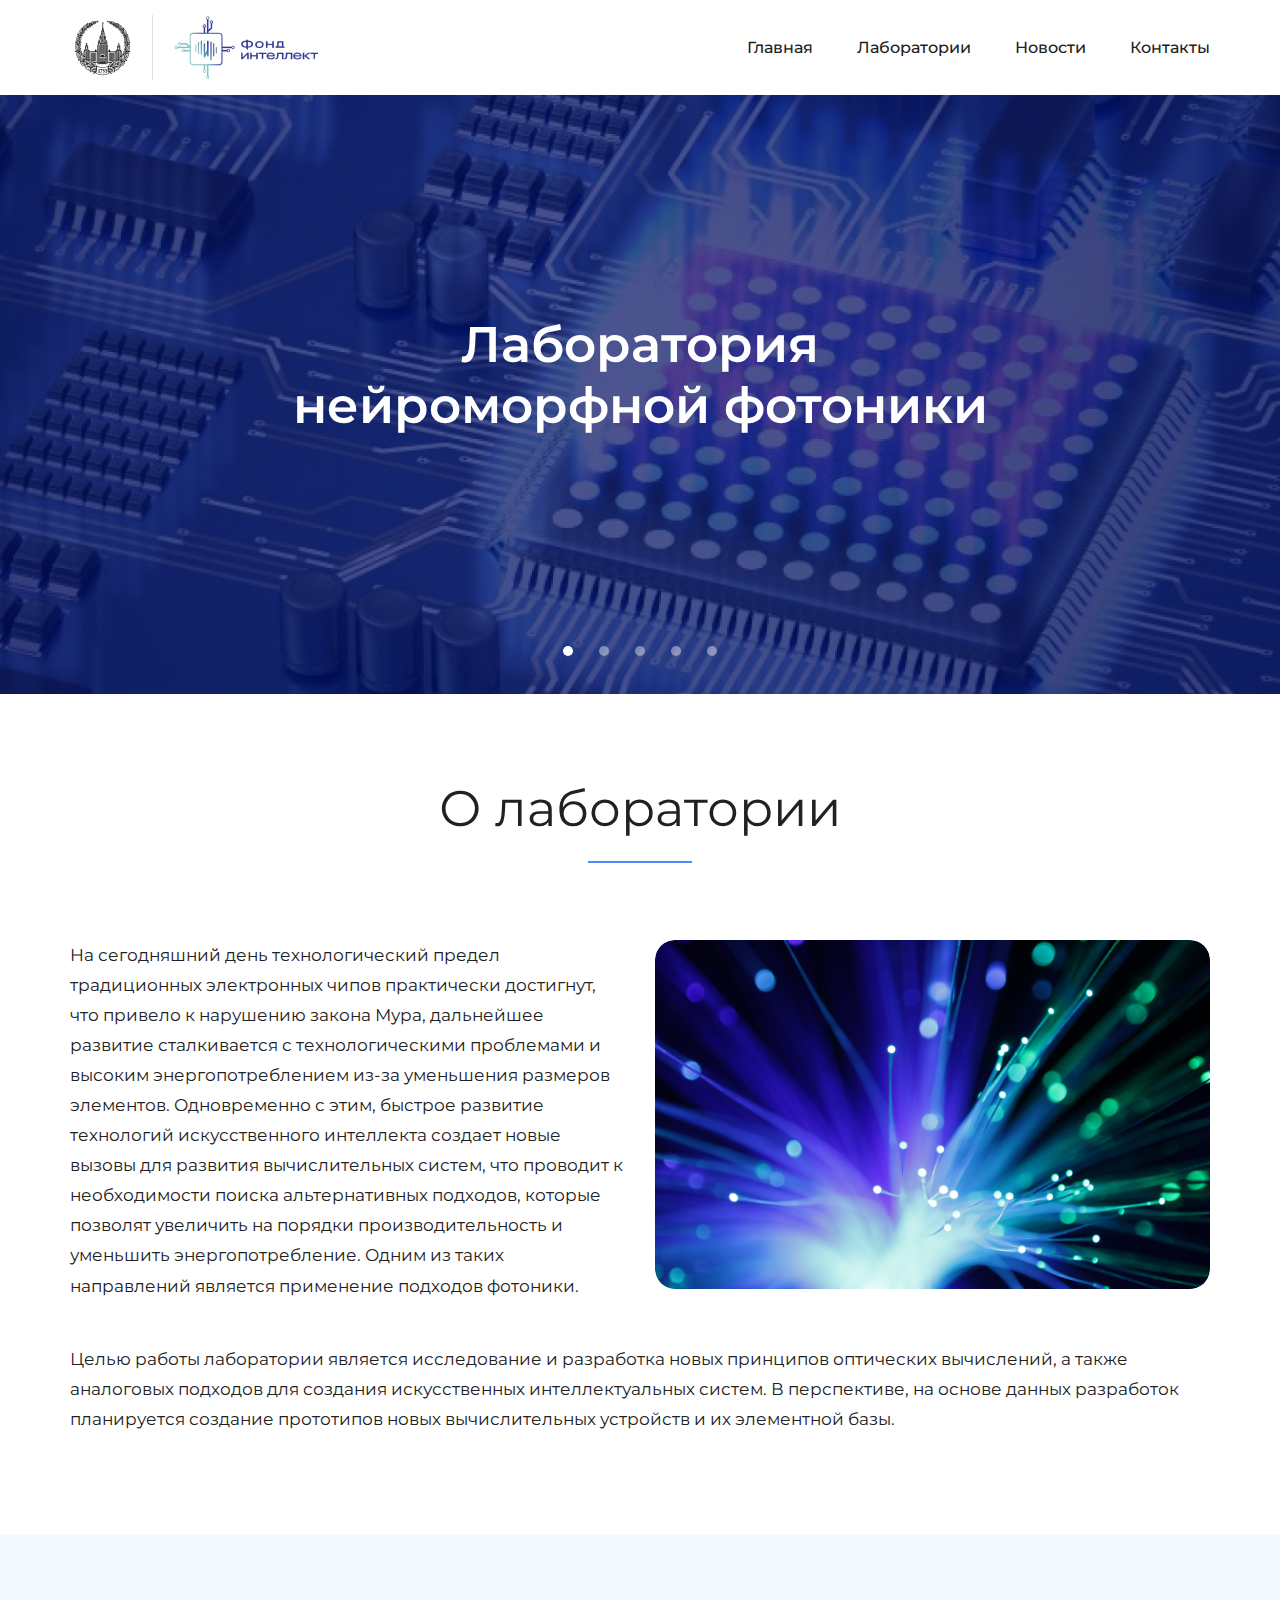
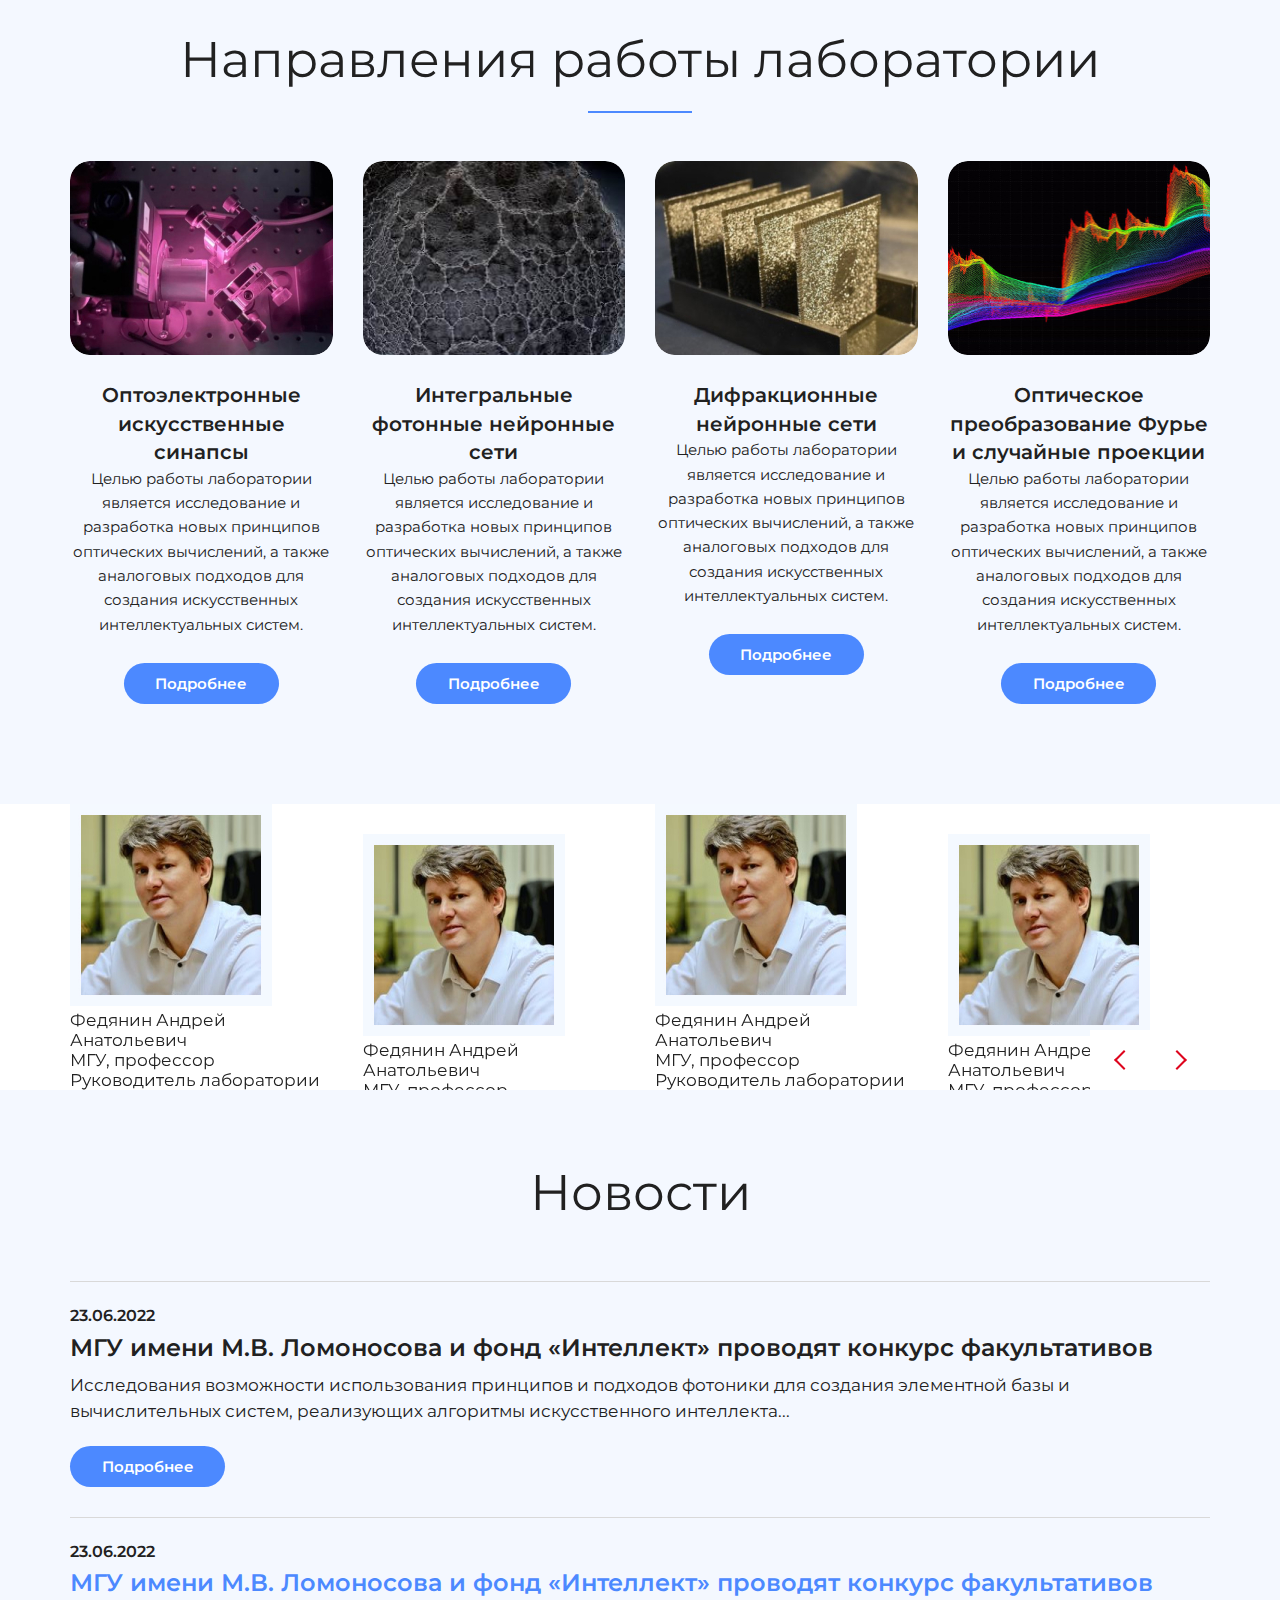
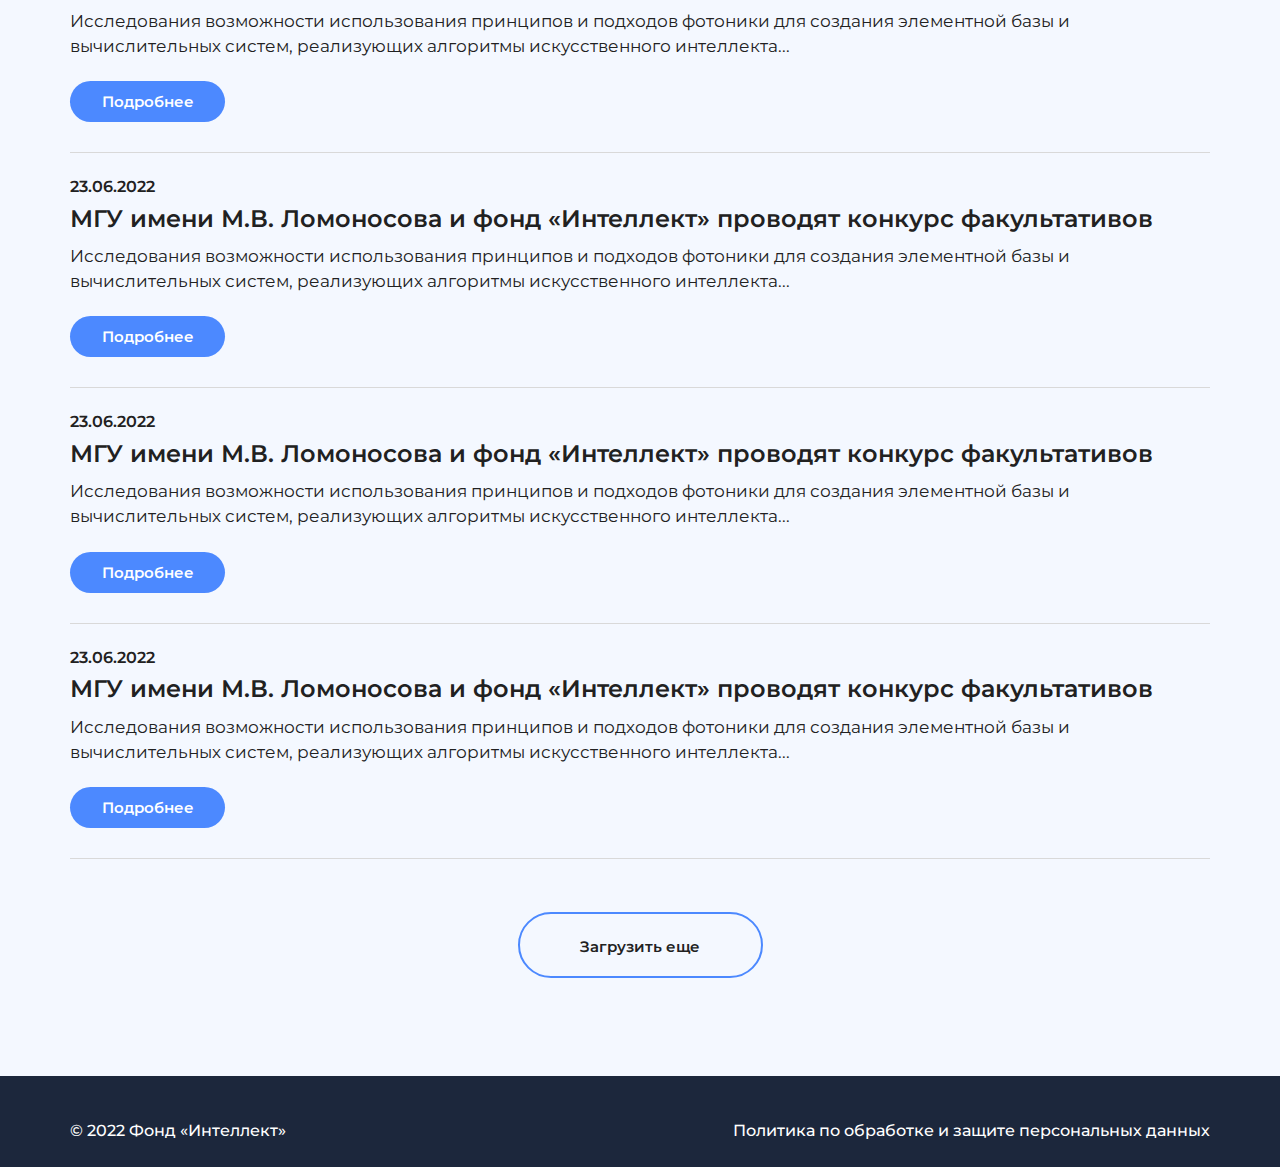
==== laboratory.html @ 5b7afd6b "333" ====
<!DOCTYPE html>
<html lang="ru">
	<head>
		<meta http-equiv="Content-Type" content="text/html; charset=utf-8">

		<!-- Адаптирование страницы для мобильных устройств -->
		<meta name="viewport" content="width=device-width, initial-scale=1, maximum-scale=1">

		<!-- Запрет распознования номера телефона -->
		<meta name="format-detection" content="telephone=no">
		<meta name="SKYPE_TOOLBAR" content ="SKYPE_TOOLBAR_PARSER_COMPATIBLE">

		<!-- Заголовок страницы -->
		<title>Заголовок страницы</title>

		<!-- Подключение шрифтов -->
		<link rel="preconnect" href="https://fonts.googleapis.com">
		<link rel="preconnect" href="https://fonts.gstatic.com" crossorigin>
		<link href="https://fonts.googleapis.com/css2?family=Montserrat:ital,wght@0,300;0,400;0,500;0,600;0,700;0,800;0,900;1,400&display=swap" rel="stylesheet">

		<!-- Данное значение часто используют(использовали) поисковые системы -->
		<meta name="description" content="">
		<meta name="keywords" content="">

		<!-- Изменение цвета панели моб. браузера -->
		<meta name="msapplication-TileColor" content="#DE041D">
		<meta name="theme-color" content="#DE041D">

		
		<!-- Подключение файлов стилей -->
		<link rel="stylesheet" href="css/fancybox.css">
		<link rel="stylesheet" href="css/swiper-bundle.min.css">
		<link rel="stylesheet" href="css/swiper.css">
		<link rel="stylesheet" href="css/styles.css">

		<link rel="stylesheet" href="css/response_1187.css" media="print, (max-width: 1187px)">
		<link rel="stylesheet" href="css/response_1023.css" media="print, (max-width: 1023px)">
		<link rel="stylesheet" href="css/response_767.css" media="print, (max-width: 767px)">
		<link rel="stylesheet" href="css/response_479.css" media="(max-width: 479px)">
	</head>

	<body>
		<div class="wrap laboratory">
			<div class="main">
				<header>									
					<div class="cont">															
					
						<button class="mob_menu_btn">
							<img src="images/ic_mob_menu.svg" alt="">
						</button>
						<button class="close_btn">
							<img src="images/ic_close.svg" alt="">
						</button>

						<a href="#" class="logo">
							<img src="images/logo.png" alt="">
							<img src="images/logo2.png" alt="">
						</a>

						<nav class="menu row">												
							<div class="item">
								<a href="index.html">Главная</a>
							</div>
							<div class="item">
								<a href="#about" class="scroll">Лаборатории</a>
							</div>
							<div class="item">
								<a href="#news" class="scroll">Новости</a>
							</div>
							<div class="item">
								<a href="#contacts" class="scroll">Контакты</a>
							</div>
						</nav>
					</div>										
				</header>


				<section class="first_section">
					<div class="swiper-container">
						<div class="swiper-wrapper">
							<div class="slide swiper-slide">
								<div class="cont">
									<div class="title">Лаборатория<br> нейроморфной фотоники</div>
								</div>
								<div class="bg lozad" data-background-image="images/slide2.jpg"></div>
							</div>
							<div class="slide swiper-slide">
								<div class="cont">
									<div class="title">Лаборатория<br> нейроморфной фотоники</div>
								</div>
								<div class="bg lozad" data-background-image="images/slide2.jpg"></div>
							</div>
							<div class="slide swiper-slide">
								<div class="cont">
									<div class="title">Лаборатория<br> нейроморфной фотоники</div>
								</div>
								<div class="bg lozad" data-background-image="images/slide2.jpg"></div>
							</div>
							<div class="slide swiper-slide">
								<div class="cont">
									<div class="title">Лаборатория<br> нейроморфной фотоники</div>
								</div>
								<div class="bg lozad" data-background-image="images/slide2.jpg"></div>
							</div>
							<div class="slide swiper-slide">
								<div class="cont">
									<div class="title">Лаборатория<br> нейроморфной фотоники</div>
								</div>
								<div class="bg lozad" data-background-image="images/slide2.jpg"></div>
							</div>
						</div>	

						<div class="swiper-pagination"></div>
					</div>
				</section>


				<section class="text_block">
					<div class="cont">
						<div class="text_block-title title title-line">О лаборатории</div>
						<img src="images/text_block_img.jpg" alt="">
						<p>На сегодняшний̆ день технологический предел традиционных электронных чипов практически достигнут, что привело к нарушению закона Мура, дальнейшее развитие сталкивается с технологическими проблемами и высоким энергопотреблением из-за уменьшения размеров элементов. Одновременно с этим, быстрое развитие технологий искусственного интеллекта создает новые вызовы для развития вычислительных систем, что проводит к необходимости поиска альтернативных подходов, которые позволят увеличить на порядки производительность и уменьшить энергопотребление. Одним из таких направлений является применение подходов фотоники.</p>
						<p>Целью работы лаборатории является исследование и разработка новых принципов оптических вычислений, а также аналоговых подходов для создания искусственных интеллектуальных систем. В перспективе, на основе данных разработок планируется создание прототипов новых вычислительных устройств и их элементной базы.</p>
					</div>
				</section>


				<section class="trend bg2">
					<div class="cont">
						<div class="trend_title title title-line">Направления работы лаборатории</div>
						<div class="trend_items">
							<div class="trend_item">
								<div class="trend_item-img">
									<img src="images/trend1.jpg" alt="">
								</div>
								<div class="trend_item-title">Оптоэлектронные искусственные синапсы</div>
								<div class="trend_item-text">Целью работы лаборатории является исследование и разработка новых принципов оптических вычислений, а также аналоговых подходов для создания искусственных интеллектуальных систем.</div>
								<a href="#" class="news_item-link">
									<span>Подробнее</span>
								</a>
							</div>
							<div class="trend_item">
								<div class="trend_item-img">
									<img src="images/trend2.jpg" alt="">
								</div>
								<div class="trend_item-title">Интегральные фотонные нейронные сети</div>
								<div class="trend_item-text">Целью работы лаборатории является исследование и разработка новых принципов оптических вычислений, а также аналоговых подходов для создания искусственных интеллектуальных систем.</div>
								<a href="#" class="news_item-link">
									<span>Подробнее</span>
								</a>
							</div>
							<div class="trend_item">
								<div class="trend_item-img">
									<img src="images/trend3.jpg" alt="">
								</div>
								<div class="trend_item-title">Дифракционные нейронные сети</div>
								<div class="trend_item-text">Целью работы лаборатории является исследование и разработка новых принципов оптических вычислений, а также аналоговых подходов для создания искусственных интеллектуальных систем.</div>
								<a href="#" class="news_item-link">
									<span>Подробнее</span>
								</a>
							</div>
							<div class="trend_item">
								<div class="trend_item-img">
									<img src="images/trend4.jpg" alt="">
								</div>
								<div class="trend_item-title">Оптическое преобразование Фурье и случайные проекции</div>
								<div class="trend_item-text">Целью работы лаборатории является исследование и разработка новых принципов оптических вычислений, а также аналоговых подходов для создания искусственных интеллектуальных систем.</div>
								<a href="#" class="news_item-link">
									<span>Подробнее</span>
								</a>
							</div>
						</div>
					</div>
				</section>




				<section class="staff">
					<div class="cont">
						<div class="swiper-container">
							<div class="swiper-wrapper">
								<div class="swiper-slide">
									<div class="wiper-slide_img">
										<img src="images/staff1.jpg" alt="">
									</div>
									<div class="wiper-slide_title">Федянин Андрей Анатольевич</div>
									<div class="wiper-slide_text">МГУ, профессор</div>
									<div class="wiper-slide_post">Руководитель лаборатории</div>
								</div>
								<div class="swiper-slide">
									<div class="wiper-slide_img">
										<img src="images/staff1.jpg" alt="">
									</div>
									<div class="wiper-slide_title">Федянин Андрей Анатольевич</div>
									<div class="wiper-slide_text">МГУ, профессор</div>
									<div class="wiper-slide_post">Руководитель лаборатории</div>
								</div>
								<div class="swiper-slide">
									<div class="wiper-slide_img">
										<img src="images/staff1.jpg" alt="">
									</div>
									<div class="wiper-slide_title">Федянин Андрей Анатольевич</div>
									<div class="wiper-slide_text">МГУ, профессор</div>
									<div class="wiper-slide_post">Руководитель лаборатории</div>
								</div>
								<div class="swiper-slide">
									<div class="wiper-slide_img">
										<img src="images/staff1.jpg" alt="">
									</div>
									<div class="wiper-slide_title">Федянин Андрей Анатольевич</div>
									<div class="wiper-slide_text">МГУ, профессор</div>
									<div class="wiper-slide_post">Руководитель лаборатории</div>
								</div>
								<div class="swiper-slide">
									<div class="wiper-slide_img">
										<img src="images/staff1.jpg" alt="">
									</div>
									<div class="wiper-slide_title">Федянин Андрей Анатольевич</div>
									<div class="wiper-slide_text">МГУ, профессор</div>
									<div class="wiper-slide_post">Руководитель лаборатории</div>
								</div>
								<div class="swiper-slide">
									<div class="wiper-slide_img">
										<img src="images/staff1.jpg" alt="">
									</div>
									<div class="wiper-slide_title">Федянин Андрей Анатольевич</div>
									<div class="wiper-slide_text">МГУ, профессор</div>
									<div class="wiper-slide_post">Руководитель лаборатории</div>
								</div>
								<div class="swiper-slide">
									<div class="wiper-slide_img">
										<img src="images/staff1.jpg" alt="">
									</div>
									<div class="wiper-slide_title">Федянин Андрей Анатольевич</div>
									<div class="wiper-slide_text">МГУ, профессор</div>
									<div class="wiper-slide_post">Руководитель лаборатории</div>
								</div>
								<div class="swiper-slide">
									<div class="wiper-slide_img">
										<img src="images/staff1.jpg" alt="">
									</div>
									<div class="wiper-slide_title">Федянин Андрей Анатольевич</div>
									<div class="wiper-slide_text">МГУ, профессор</div>
									<div class="wiper-slide_post">Руководитель лаборатории</div>
								</div>
								<div class="swiper-slide">
									<div class="wiper-slide_img">
										<img src="images/staff1.jpg" alt="">
									</div>
									<div class="wiper-slide_title">Федянин Андрей Анатольевич</div>
									<div class="wiper-slide_text">МГУ, профессор</div>
									<div class="wiper-slide_post">Руководитель лаборатории</div>
								</div>
								<div class="swiper-slide">
									<div class="wiper-slide_img">
										<img src="images/staff1.jpg" alt="">
									</div>
									<div class="wiper-slide_title">Федянин Андрей Анатольевич</div>
									<div class="wiper-slide_text">МГУ, профессор</div>
									<div class="wiper-slide_post">Руководитель лаборатории</div>
								</div>
								<div class="swiper-slide">
									<div class="wiper-slide_img">
										<img src="images/staff1.jpg" alt="">
									</div>
									<div class="wiper-slide_title">Федянин Андрей Анатольевич</div>
									<div class="wiper-slide_text">МГУ, профессор</div>
									<div class="wiper-slide_post">Руководитель лаборатории</div>
								</div>
								<div class="swiper-slide">
									<div class="wiper-slide_img">
										<img src="images/staff1.jpg" alt="">
									</div>
									<div class="wiper-slide_title">Федянин Андрей Анатольевич</div>
									<div class="wiper-slide_text">МГУ, профессор</div>
									<div class="wiper-slide_post">Руководитель лаборатории</div>
								</div>
								
							</div>
					
							<div class="swiper-button-prev"></div>
							<div class="swiper-button-next"></div>
						
						</div>		
					</div>
				</section>

				


				<section class="news bg2" id="news">
					<div class="cont">
						<div class="news_title title">Новости</div>
						<div class="news_items">
							<div class="news_item">
								<div class="news_item-date">23.06.2022</div>
								<a href="#" class="news_item-title">МГУ имени М.В. Ломоносова и фонд «Интеллект» проводят конкурс факультативов</a>
								<div class="news_item-text">Исследования возможности использования принципов и подходов фотоники для создания элементной базы и вычислительных систем, реализующих алгоритмы искусственного интеллекта...</div>
								<a href="#" class="news_item-link">
									<span>Подробнее</span>
								</a>
							</div>
							<div class="news_item active">
								<div class="news_item-date">23.06.2022</div>
								<a href="#" class="news_item-title">МГУ имени М.В. Ломоносова и фонд «Интеллект» проводят конкурс факультативов</a>
								<div class="news_item-text">Исследования возможности использования принципов и подходов фотоники для создания элементной базы и вычислительных систем, реализующих алгоритмы искусственного интеллекта...</div>
								<a href="#" class="news_item-link">
									<span>Подробнее</span>
								</a>
							</div>
							<div class="news_item">
								<div class="news_item-date">23.06.2022</div>
								<a href="#" class="news_item-title">МГУ имени М.В. Ломоносова и фонд «Интеллект» проводят конкурс факультативов</a>
								<div class="news_item-text">Исследования возможности использования принципов и подходов фотоники для создания элементной базы и вычислительных систем, реализующих алгоритмы искусственного интеллекта...</div>
								<a href="#" class="news_item-link">
									<span>Подробнее</span>
								</a>
							</div>
							<div class="news_item">
								<div class="news_item-date">23.06.2022</div>
								<a href="#" class="news_item-title">МГУ имени М.В. Ломоносова и фонд «Интеллект» проводят конкурс факультативов</a>
								<div class="news_item-text">Исследования возможности использования принципов и подходов фотоники для создания элементной базы и вычислительных систем, реализующих алгоритмы искусственного интеллекта...</div>
								<a href="#" class="news_item-link">
									<span>Подробнее</span>
								</a>
							</div>
							<div class="news_item">
								<div class="news_item-date">23.06.2022</div>
								<a href="#" class="news_item-title">МГУ имени М.В. Ломоносова и фонд «Интеллект» проводят конкурс факультативов</a>
								<div class="news_item-text">Исследования возможности использования принципов и подходов фотоники для создания элементной базы и вычислительных систем, реализующих алгоритмы искусственного интеллекта...</div>
								<a href="#" class="news_item-link">
									<span>Подробнее</span>
								</a>
							</div>
						</div>
						<a href="#" class="news_link">
							<span>Загрузить еще</span>
						</a>
						<div class="news_items hide-content">
							<div class="news_item">
								<div class="news_item-date">23.06.2022</div>
								<a href="#" class="news_item-title">МГУ имени М.В. Ломоносова и фонд «Интеллект» проводят конкурс факультативов</a>
								<div class="news_item-text">Исследования возможности использования принципов и подходов фотоники для создания элементной базы и вычислительных систем, реализующих алгоритмы искусственного интеллекта...</div>
								<a href="#" class="news_item-link">
									<span>Подробнее</span>
								</a>
							</div>
							<div class="news_item">
								<div class="news_item-date">23.06.2022</div>
								<a href="#" class="news_item-title">МГУ имени М.В. Ломоносова и фонд «Интеллект» проводят конкурс факультативов</a>
								<div class="news_item-text">Исследования возможности использования принципов и подходов фотоники для создания элементной базы и вычислительных систем, реализующих алгоритмы искусственного интеллекта...</div>
								<a href="#" class="news_item-link">
									<span>Подробнее</span>
								</a>
							</div>
							<div class="news_item">
								<div class="news_item-date">23.06.2022</div>
								<a href="#" class="news_item-title">МГУ имени М.В. Ломоносова и фонд «Интеллект» проводят конкурс факультативов</a>
								<div class="news_item-text">Исследования возможности использования принципов и подходов фотоники для создания элементной базы и вычислительных систем, реализующих алгоритмы искусственного интеллекта...</div>
								<a href="#" class="news_item-link">
									<span>Подробнее</span>
								</a>
							</div>
							<div class="news_item">
								<div class="news_item-date">23.06.2022</div>
								<a href="#" class="news_item-title">МГУ имени М.В. Ломоносова и фонд «Интеллект» проводят конкурс факультативов</a>
								<div class="news_item-text">Исследования возможности использования принципов и подходов фотоники для создания элементной базы и вычислительных систем, реализующих алгоритмы искусственного интеллекта...</div>
								<a href="#" class="news_item-link">
									<span>Подробнее</span>
								</a>
							</div>
							<div class="news_item">
								<div class="news_item-date">23.06.2022</div>
								<a href="#" class="news_item-title">МГУ имени М.В. Ломоносова и фонд «Интеллект» проводят конкурс факультативов</a>
								<div class="news_item-text">Исследования возможности использования принципов и подходов фотоники для создания элементной базы и вычислительных систем, реализующих алгоритмы искусственного интеллекта...</div>
								<a href="#" class="news_item-link">
									<span>Подробнее</span>
								</a>
							</div>
						</div>
					</div>
				</section>

			</div>


			<footer>
				<div class="cont">
					<div class="footer_copyright">© 2022 Фонд «Интеллект»</div>
					<a href="#" class="footer_politic">Политика по обработке и защите персональных данных</a>
				</div>
			</footer>


			<div class="buttonUp" style="display: none;">
				<button type="button"></button>
			</div>

			<div class="overlay"></div>
		</div>


		<div class="supports_error">
			Ваш браузер устарел рекомендуем обновить его до последней версии<br> или использовать другой более современный.
		</div>



		<section class="modal callback" id="callback_modal">
			<div class="callback_right">
				<div class="callback_right-title">Обратный звонок</div>
				<div class="callback_right-text">Отправьте запрос на консультации по ПО</div>
				<form>
					<div class="line">
						<div class="field">
							<label for="name">Как вас зовут?</label>
							<input id="name" type="text" placeholder="Ваше имя">
						</div>
					</div>
					<div class="line">
						<div class="field">
							<label for="name">Номер телефона</label>
							<input id="name" type="tel" placeholder="+7 (___) ___-__-__">
						</div>
					</div>
					<button type="submit">
						<span>Отправить запрос</span>
					</button>
					<div class="form-politic">Я подтверждаю согласие на обработку моих персональных данных (закон №152-ФЗ «О персональных данных») и соглашаюсь с политикой конфиденциальности</div>
				</form>
			</div>	
		</section>


		<!-- Подключение javascript файлов -->
		<script src="js/jquery-3.5.0.min.js"></script>
		<script src="js/swiper-bundle.min.js"></script>
		<script src="js/fancybox.min.js"></script>
		<script src="js/lozad.min.js"></script>
		<script src="js/inputmask.min.js"></script>
		<script src="js/functions.js"></script>
		<script src="js/scripts.js"></script>

	
	</body>
</html>
---- css/styles.css ----
/* For old browsers */
@supports (not(--css: variables)) {
    .supports_error {
        display: flex !important;
    }
}

/* For IE */
@media screen and (-ms-high-contrast: active), (-ms-high-contrast: none) {
    .supports_error {
        display: flex !important;
    }
}





/*------------------
    Reset styles
------------------*/
* {
    box-sizing: border-box;
    margin: 0;
    padding: 0;
}

*:before,
*:after {
    box-sizing: border-box;
}

html {
    -webkit-font-smoothing: antialiased;
    -moz-osx-font-smoothing: grayscale;
    -ms-text-size-adjust: 100%;
    -webkit-text-size-adjust: 100%;
}

body {
    margin: 0;

    -webkit-tap-highlight-color: transparent;
    -webkit-overflow-scrolling: touch;
    text-rendering: optimizeLegibility;
    text-decoration-skip: objects;
}

img {
    border-style: none;
}

textarea {
    overflow: auto;
}

input,
textarea,
input:active,
textarea:active,
button {
    margin: 0;

    -webkit-border-radius: 0;
    border-radius: 0;
    outline: none transparent !important;
    box-shadow: none;

    -webkit-appearance: none;
    appearance: none;
    -moz-outline: none !important;
}

input::-webkit-outer-spin-button,
input::-webkit-inner-spin-button {
    margin: 0;

    -webkit-appearance: none;
}

input[type=number] {
    -moz-appearance: textfield;
}

:focus {
    outline: 0;
}

:hover,
:active {
    -webkit-tap-highlight-color: rgba(0, 0, 0, 0);
    -webkit-touch-callout: none;
}


::-ms-clear {
    display: none;
}



/*-------------------
    Global styles
-------------------*/
:root {
    --bg: #fff;
    --bg2: #F4F8FF;
    --text_color: #212121;
    --font_size: 17px;
    --font_size_title: 50px;
    --font_family: 'Montserrat', sans-serif;
}


::selection {
    color: #fff;

    background: #18A0FB;
}

::-moz-selection {
    color: #fff;

    background: #18A0FB;
}


.clear {
    clear: both;
}

.left {
    float: left;
}

.right {
    float: right;
}



html {
    height: 100%;
    min-height: -moz-available;
    min-height: -webkit-fill-available;
    min-height: fill-available;
}

/*
html.custom_scroll ::-webkit-scrollbar
{
    width: 10px;
    height: 10px;

    background-color: #ccc;
}

html.custom_scroll ::-webkit-scrollbar-thumb
{
    background-color: #de041d;
}

html.custom_scroll
{
    scrollbar-color: #de041d #ccc;
    scrollbar-width: thin;
}

*/
body {
    color: var(--text_color);
    font-family: var(--font_family);
    font-size: var(--font_size);
    height: 100%;
    min-height: -moz-available;
    min-height: -webkit-fill-available;
    min-height: fill-available;
}


button {
    color: inherit;
    font-family: inherit;
    font-size: inherit;
    font-weight: inherit;
    line-height: inherit;

    display: inline-block;

    cursor: pointer;
    vertical-align: top;

    border: none;
    background: none;
}


.wrap {
    position: relative;

    display: flex;
    overflow: hidden;
    flex-direction: column;

    min-width: 360px;
    min-height: 100%;

    background: var(--bg);
}


.main {
    flex: 1 0 auto;
}


.cont {
    width: 100%;
    max-width: 1180px;
    margin: 0 auto;
    padding: 0 20px;
}


.lozad {
    transition: opacity .5s linear;

    opacity: 0;
}

.lozad.loaded {
    opacity: 1;
}


.row {
    display: flex;

    justify-content: flex-start;
    align-items: flex-start;
    align-content: flex-start;
    flex-wrap: wrap;
}



.overlay {
    position: fixed;
    z-index: 102;
    top: 0;
    left: 0;

    display: none;

    width: 100%;
    height: 100%;

    opacity: .65;
    background: #000;
}



.supports_error {
    font-size: 20px;
    line-height: 30px;

    position: fixed;
    z-index: 1000;
    top: 0;
    left: 0;

    display: none;

    width: 100%;
    height: 100%;
    padding: 20px;

    text-align: center;

    background: #fff;

    justify-content: center;
    align-items: center;
    align-content: center;
    flex-wrap: wrap;
}

.supports_error.show {
    display: flex;
}





/*------------
    Header
------------*/
header {
    z-index: 103;
    padding-top: 15px;
    padding-bottom: 15px;
    background: #fff;
    width: 100%;
    /* height: 174px; */
    position: fixed;
    top: 0;
}
header .cont {
    display: flex;
    align-items: center;
    justify-content: space-between;
    position: relative;
}
header .logo {
    color: currentColor;
    display: flex;
    text-decoration: none;
    justify-content: flex-start;
    align-items: center;
    align-content: center;
    flex-wrap: nowrap;
}
header .logo img {
    display: block;
    width: 70%;
}
header .logo img:first-child {
    padding-right: 17px;
    border-right: 1px solid #DEDEDE;;
}
header .logo img:last-child {
    padding-left: 21px;
}

header .mob_menu_btn {
    display: none;

    width: 30px;
    height: 28px;
    margin-right: 0px;
    margin-left: auto;

    justify-content: center;
    align-items: center;
    align-content: center;
    flex-wrap: wrap;
    z-index: 8;
}
header .mob_menu_btn .icon {
    display: block;

    width: 30px;
    height: 18px;
}

header .close_btn {
    color: #000;
    
    position: absolute;
    top: 23px;
    right: 23px;

    display: none;

    width: 20px;
    height: 20px;

    justify-content: center;
    align-items: center;
    align-content: center;
    flex-wrap: wrap;
}

header .close_btn img {
    display: block;
    width: 28px;
}
header .menu .item {
    margin-right: 44px;
}
header .menu .item:last-child {
    margin-right: 0;
}
header .menu .item > a {
    font-family: 'Montserrat';
    font-weight: 500;
    font-size: 16px;
    line-height: 20px;
    color: var(--text_color);
    position: relative;
    display: flex;
    transition: color .2s linear;
    text-align: center;
    text-decoration: none;
    justify-content: center;
    align-items: center;
    align-content: center;
    flex-wrap: wrap;
}
header .menu .item:hover>a,
header .menu .item.current-menu-item>a {
    color: #000;
}
header .logo-mob {
    display: none;
}



/* first-section */
.first_section {
    position: relative;
    z-index: 3;
    overflow: hidden;
    margin-bottom: 79px;
    margin-top: 95px;
}
.first_section .bg {
    position: absolute;
    z-index: -2;
    top: 0;
    left: 0;
    width: 100%;
    height: 100%;
    background-repeat: no-repeat;
    background-position: 50%;
    background-size: cover;
}
.first_section .title {
    width: 100%;
    padding: 219px 0 258px;
    font-weight: 600;
    font-size: var(--font_size_title);
    line-height: 1.22;
    text-align: center;
    color: #FFFFFF;
}
.swiper-pagination-bullet {
    background: rgba(255, 255, 255, 0.41);
    border-radius: 90px;
    width: 10px;
    height: 10px;
}
.swiper-pagination-bullet:hover, 
.swiper-pagination-bullet.active {
    background: #FFFFFF;
    box-shadow: none;
}
.swiper-pagination-bullet + .swiper-pagination-bullet {
    margin-left: 26px !important;
}



/* quote */
.quote {
    margin-bottom: 79px;
}
.quote_text {
    font-style: italic;
    font-weight: 400;
    font-size: 24px;
    line-height: 143.02%;
    text-align: center;
    color: var(--text_color);
    max-width: 1000px;
    margin: 0 auto;
    padding: 44px 0 54px;
    position: relative;
}
.quote_text::before {
    position: absolute;
    content: "";
    background: #4C89FF;
    width: 104px;
    height: 2px;
    left: 50%;
    transform: translateX(-50%);
    top: 0;
}
.quote_text::after {
    position: absolute;
    content: "";
    background: #4C89FF;
    width: 104px;
    height: 2px;
    left: 50%;
    transform: translateX(-50%);
    bottom: 0;
}


/* about */
.about {
    margin-bottom: 102px;
    position: relative;
    z-index: 1;
}
.about::after {   
    position: absolute;
    content: "";
    width: 434px;
    height: 782px;
    right: 0px;
    top: 0px;
    background: url(../images/about_bg_right.svg);
    z-index: -1;
}
.about::before {   
    position: absolute;
    content: "";
    width: 411px;
    height: 782px;
    left: 140px;
    bottom: 0;
    background: url(../images/about_bg_left.svg);
    z-index: -1;
}
.about_title {
    margin-bottom: 13px;
}
.title {
    font-weight: 400;
    font-size: var(--font_size_title);
    line-height: 143.02%;
    text-align: center;
    color: var(--text_color);
}
.about_desc {
    font-weight: 400;
    font-size: 20px;
    line-height: 177.02%;
    text-align: center;
    color: var(--text_color);
    margin-bottom: 48px;
    max-width: 1100px;
}
.about_items {
    display: flex;
    margin-left: -30px;
    margin-bottom: -30px;
}
.about_items > * {
    margin-left: 30px;
    margin-bottom: 30px;
    width: calc(100%/2 - 30px);
    background: #FFFFFF;
    box-shadow: 5px 15px 40px rgba(30, 35, 66, 0.15);
    border-radius: 20px;
    padding: 26px 20px;
    display: flex;
    flex-direction: column;
    align-items: center;
    justify-content: space-between;
}
.about_item-title {
    font-weight: 400;
    font-size: 32px;
    line-height: 177.02%;
    text-align: center;
    color: var(--text_color);
    margin-bottom: 2px;
}
.about_item-subtitle {
    font-weight: 700;
    font-size: 16px;
    line-height: 177.02%;
    text-align: center;
    color: #4C89FF;
    margin-bottom: 19px;
}
.about_item-img {
    display: block;
    position: relative;
    overflow: hidden;
    padding-bottom: 55.33%;
}
.about_item-img img {
    position: absolute;
    top: 0;
    left: 0;
    display: block;
    width: 100%;
    height: 100%;
    object-fit: cover;
    border-radius: 20px;
}
.about_item-text {
    margin-top: 28px;
    font-weight: 400;
    font-size: var(--font_size);
    line-height: 148.02%;
    text-align: center;
    color: var(--text_color);
}
.about_item-institute {
    margin-top: 14px;
    font-weight: 700;
    font-size: var(--font_size);
    line-height: 148.02%;
    text-align: center;
    color: var(--text_color);
    margin-bottom: 30px;
}
.about_item-link {
    width: 245px;
    height: 66px;
    background: #4C89FF;
    border-radius: 90px;
    font-weight: 600;
    font-size: 15px;
    line-height: 66px;
    text-align: center;
    color: #FFFFFF;
    text-decoration: none;
    display: block;
    margin-top: auto;
    transition: all .4s;
}
.about_item-link:hover {
    background: #0655ed;
}


/* news */
.news {
    padding: 67px 0 98px;    
}
.bg2 {
    background: var(--bg2);
}
.news_title {
    margin-bottom: 53px;
}
.news_item:first-child {
    border-top: 1px solid #D9D9D9;
}
.news_item {
    border-bottom: 1px solid #D9D9D9;
    padding-bottom: 30px;
    padding-top: 22px;
}
.news_item.active .news_item-title {
    color: #4C89FF;
}
.news_item-date {
    font-weight: 600;
    font-size: 16px;
    line-height: 155.02%;
    color: var(--text_color);
}
.news_item-title {
    font-weight: 600;
    font-size: 24px;
    line-height: 155.02%;
    color: var(--text_color);
    margin-bottom: 7px;
    text-decoration: none;
    display: block;
}
.news_item-text {
    font-weight: 400;
    font-size: var(--font_size);
    line-height: 148.02%;
    color: var(--text_color);
    margin-bottom: 22px;
}
.news_item-link {
    width: 155px;
    height: 41px;
    background: #4C89FF;
    border-radius: 90px;
    font-weight: 600;
    font-size: 15px;
    line-height: 41px;
    text-align: center;
    color: #FFFFFF;
    text-decoration: none;
    display: block;
    transition: all .4s;
}
.news_item-link:hover {
    background: #0655ed;
}
.news_link.active {
    display: none;
}
.news_link {
    margin: 53px auto 0px;
    text-decoration: none;
    display: flex;
    justify-content: center;
    font-weight: 600;
    font-size: 15px;
    line-height: 66px;
    text-align: center;
    color: var(--text_color);
    width: 245px;
    height: 66px;
    border: 2px solid #4C89FF;
    border-radius: 90px;
    transition: all .4s;
}
.news_link:hover {
    background: #4C89FF;
    color: #fff;
}



/* footer */
footer {
    padding: 45px 0 45px;
    background: #1C273C;
}
footer .cont {
    display: flex;
    align-items: center;
    justify-content: space-between;
}
.footer_copyright {
    font-weight: 500;
    font-size: 16px;
    line-height: 20px;
    color: #FFFFFF;
}
.footer_politic {
    font-weight: 500;
    font-size: 16px;
    line-height: 20px;
    color: #FFFFFF;
    text-decoration: none;
}



.buttonUp {
    position: fixed;
    z-index: 999;
    right: 20px;
    bottom: 20px;
}
.buttonUp button {
    position: relative;
    display: block;
    width: 90px;
    height: 90px;
    cursor: pointer;
    border: none;
    border-radius: 50%;
    background: url(../images/button_up.svg);
}


/* text_block */
.text_block {
    margin-bottom: 101px;
}
.text_block-title {
    margin-bottom: 77px;
}
.title-line {
    position: relative;
    padding-bottom: 18px;
}
.title-line::before {
    position: absolute;
    content: "";
    width: 104px;
    height: 2px;
    left: 50%;
    transform: translateX(-50%);
    bottom: 0;
    background: #4C89FF;
}
.text_block p {
    font-weight: 400;
    font-size: 17px;
    line-height: 177.02%;
    color: #212121;
    margin-bottom: 43px;
}
.text_block p:last-child {
    margin-bottom: 0;
}
.text_block img {
    float: right;
    width: 555px;
    height: 349px;
    border-radius: 20px;
    margin-left: 30px;
    display: block;
}



/* trend */
.trend {
    padding-top: 89px;
    padding-bottom: 100px;
}
.trend_title {
    margin-bottom: 48px;
}
.trend_items {
    display: flex;
    margin-left: -30px;
}
.trend_items > * {
    margin-left: 30px;
    width: calc(100%/4 - 30px);
}
.trend_item-img {
    display: block;
    position: relative;
    overflow: hidden;
    padding-bottom: 73.76%;
    margin-bottom: 26px;
}
.trend_item-img img {
    position: absolute;
    top: 0;
    left: 0;
    display: block;
    width: 100%;
    height: 100%;
    object-fit: cover;
    border-radius: 20px;
}
.trend_item-title {
    font-weight: 600;
    font-size: 20px;
    line-height: 143.02%;
    text-align: center;
    color: #212121;
}
.trend_item-text {
    font-weight: 400;
    font-size: 15px;
    line-height: 162.52%;
    text-align: center;
    color: #212121;
    margin-bottom: 26px;
}
.trend .news_item-link {
    margin: 0 auto;
}




















.modal {
    display: block;
    display: none;
    visibility: visible !important;
    max-width: 480px;
    width: 100%;
    border-radius: 15px;
    max-width: 100%;
    padding: 45px 30px 30px;
    background: rgb(241, 240, 240);
    position: relative;
}
.modal .callback_right-title {
    font-weight: 700;
    font-size: 32px;
    line-height: 38px;
    color: var(--text_color);
    margin-bottom: 10px;
}
.modal .callback_right-text {
    font-weight: 500;
    font-size: 18px;
    line-height: 20px;
    color: #A2A1B2;
    margin-bottom: 25px;
}
.modal .callback form label {
    font-weight: 700;
    font-size: 14px;
    line-height: 21px;
    color: var(--text_color);
    margin-bottom: 5px;
    display: block;
}
---- css/response_1187.css ----
@media print, (max-width: 1187px) {







}
---- css/response_1023.css ----
@media print, (max-width: 1023px) {
 
    :root {
        --font_size: 16px;
        --font_size_title: 40px;
    }


    header .menu .item {
        margin-right: 30px;
    }
    .first_section .title {
        padding: 76px 0 96px;
    }
    .first_section {
        margin-bottom: 45px;
    }
    .quote_text {
        font-size: 20px;
        padding: 30px 0 30px;
    }
    .quote,
    .about {
        margin-bottom: 50px;
    }
    .about_desc {
        font-size: 18px;
    }
    .news {
        padding: 40px 0 40px;
    }
    .news_title {
        margin-bottom: 15px;
    }
    .news_item-title {
        font-size: 18px;
        margin-bottom: 8px;
    }
    .news_item {
        padding-bottom: 20px;
        padding-top: 15px;
    }
    .news_link {
        margin: 25px auto 0px;
    }

 


    

    
}
---- css/response_767.css ----
@media print, (max-width: 767px) {

    :root {
        --font_size_title: 32px;
    }
   
    header .mob_menu_btn {
        display: flex;
        order: 1;
    }
    header .menu {
        position: fixed;
        z-index: 107;
        top: 0;
        left: 0;

        display: flex;
        overflow: auto;

        width: 295px;
        height: 100%;
        min-height: -moz-available;
        min-height: -webkit-fill-available;
        min-height:         fill-available;
        margin: 0;
        padding: 30px 20px;

        transition: transform .3s linear;
        transform: translateX(-100%);

        background: #fff;

        justify-content: flex-start;
        align-items: flex-start;
        align-content: flex-start;
        flex-wrap: wrap;
    }
    header .menu.show {
        transform: translateX(0);
    }
    header .close_btn {
        display: flex;
    }
    .menu_open header .mob_menu_btn {
        display: none;
    }
    header .menu .item {
        width: 100%;
    }
    header .menu .item + .item {
        margin-left: 0;
    }
    header .menu .item > a {
        display: block;
        height: auto;
        padding: 17px 0;
        text-align: left;
        color: #000;
    }  
    .mob_menu_btn span {
        position: relative;
        display: block;
        width: 30px;
        height: 2px;
        transition: background .2s linear;
        background: #000; 
    }
    .mob_menu_btn span:before, 
    .mob_menu_btn span:after {
        position: absolute;
        top: -8px;
        left: 0;
        display: block;
        width: 100%;
        height: 100%;
        content: '';
        transition: .2s linear;
        background: #000;
    }
    .mob_menu_btn span:after {
        top: 8px;
    }
    .mob_menu_btn.active span {
        background: transparent;
    }
    .mob_menu_btn.active span:before {
        top: 0;
        transform: rotate(45deg);
    }
    .mob_menu_btn.active span:after {
        top: 0;
        transform: rotate(-45deg);
    }
    .menu_open header {
        background: #595959;
    }


    .first_section .title {
        padding: 45px 0 70px;
    }
    .swiper-container-horizontal > .swiper-pagination-bullets, 
    .swiper-pagination-custom, .swiper-pagination-fraction {
        bottom: 20px;
    }
    .first_section {
        margin-bottom: 35px;
    }
    .quote_text {
        font-size: 17px;
        padding: 20px 0 20px;
    }
    .quote, 
    .about {
        margin-bottom: 30px;
    }
    .about_desc {
        font-size: 16px;
        margin-bottom: 25px;
    }
    .about_items {
        flex-wrap: wrap;
        margin-left: 0px;
    }
    .about_items > * {
        width: 100%;
        margin-left: 0px;
    }
    .about_item-title {
        font-size: 24px;
        margin-bottom: 0;
    }
    .news_item-title {
        font-size: 17px;
        margin-bottom: 8px;
        margin-top: 5px;
    }
    footer .cont {
        flex-direction: column;
        justify-content: center;
    }
    .footer_copyright {
        margin-bottom: 10px;
        font-size: 14px;
    }
    footer {
        padding: 30px 0 30px;
    }
    .footer_politic {
        text-align: center;
        font-size: 14px;
    }

    .buttonUp button {
        width: 60px;
        height: 60px;
        background-size: cover;
    }








}
---- css/response_479.css ----
@media (max-width: 479px) {

    :root {
        --font_size_title: 26px;
    }

    header .logo img:first-child {
        padding-right: 10px;
    }
    header .logo img:last-child {
        padding-left: 10px;
    }

 

   
}
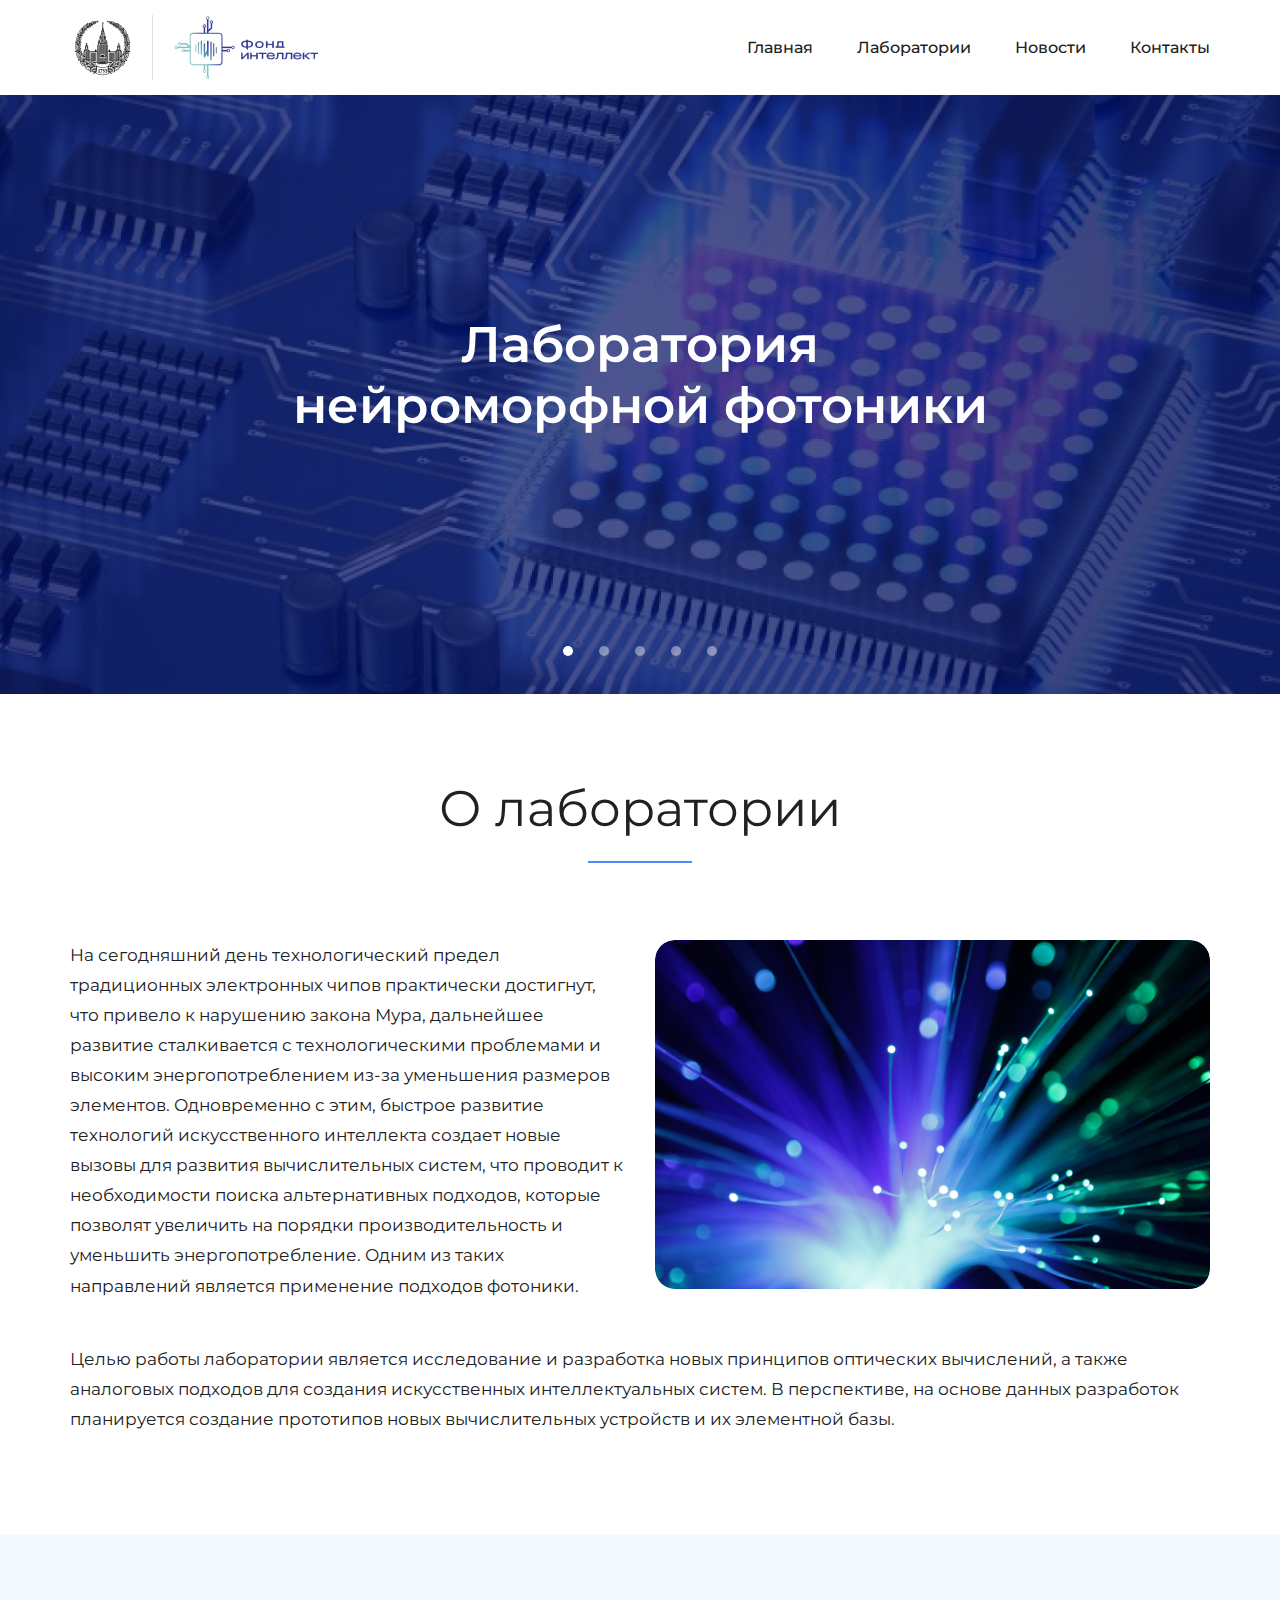
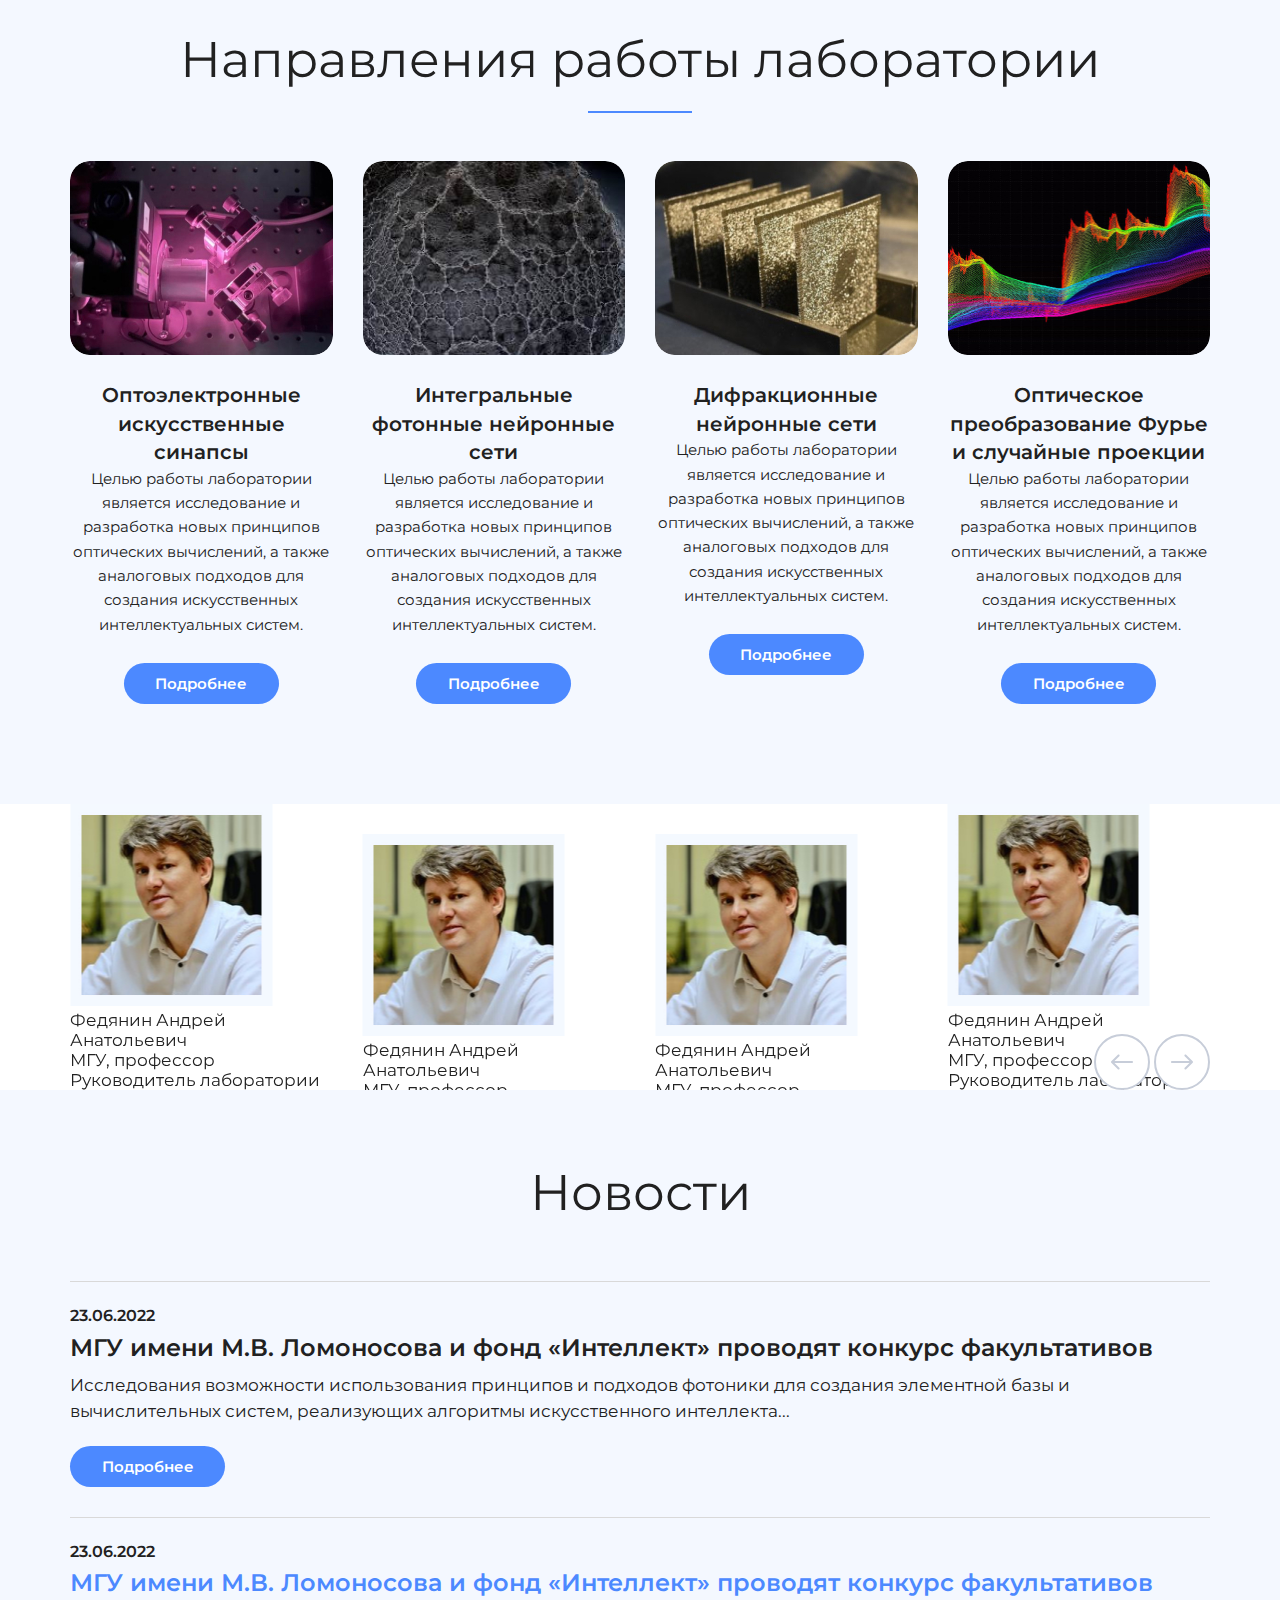
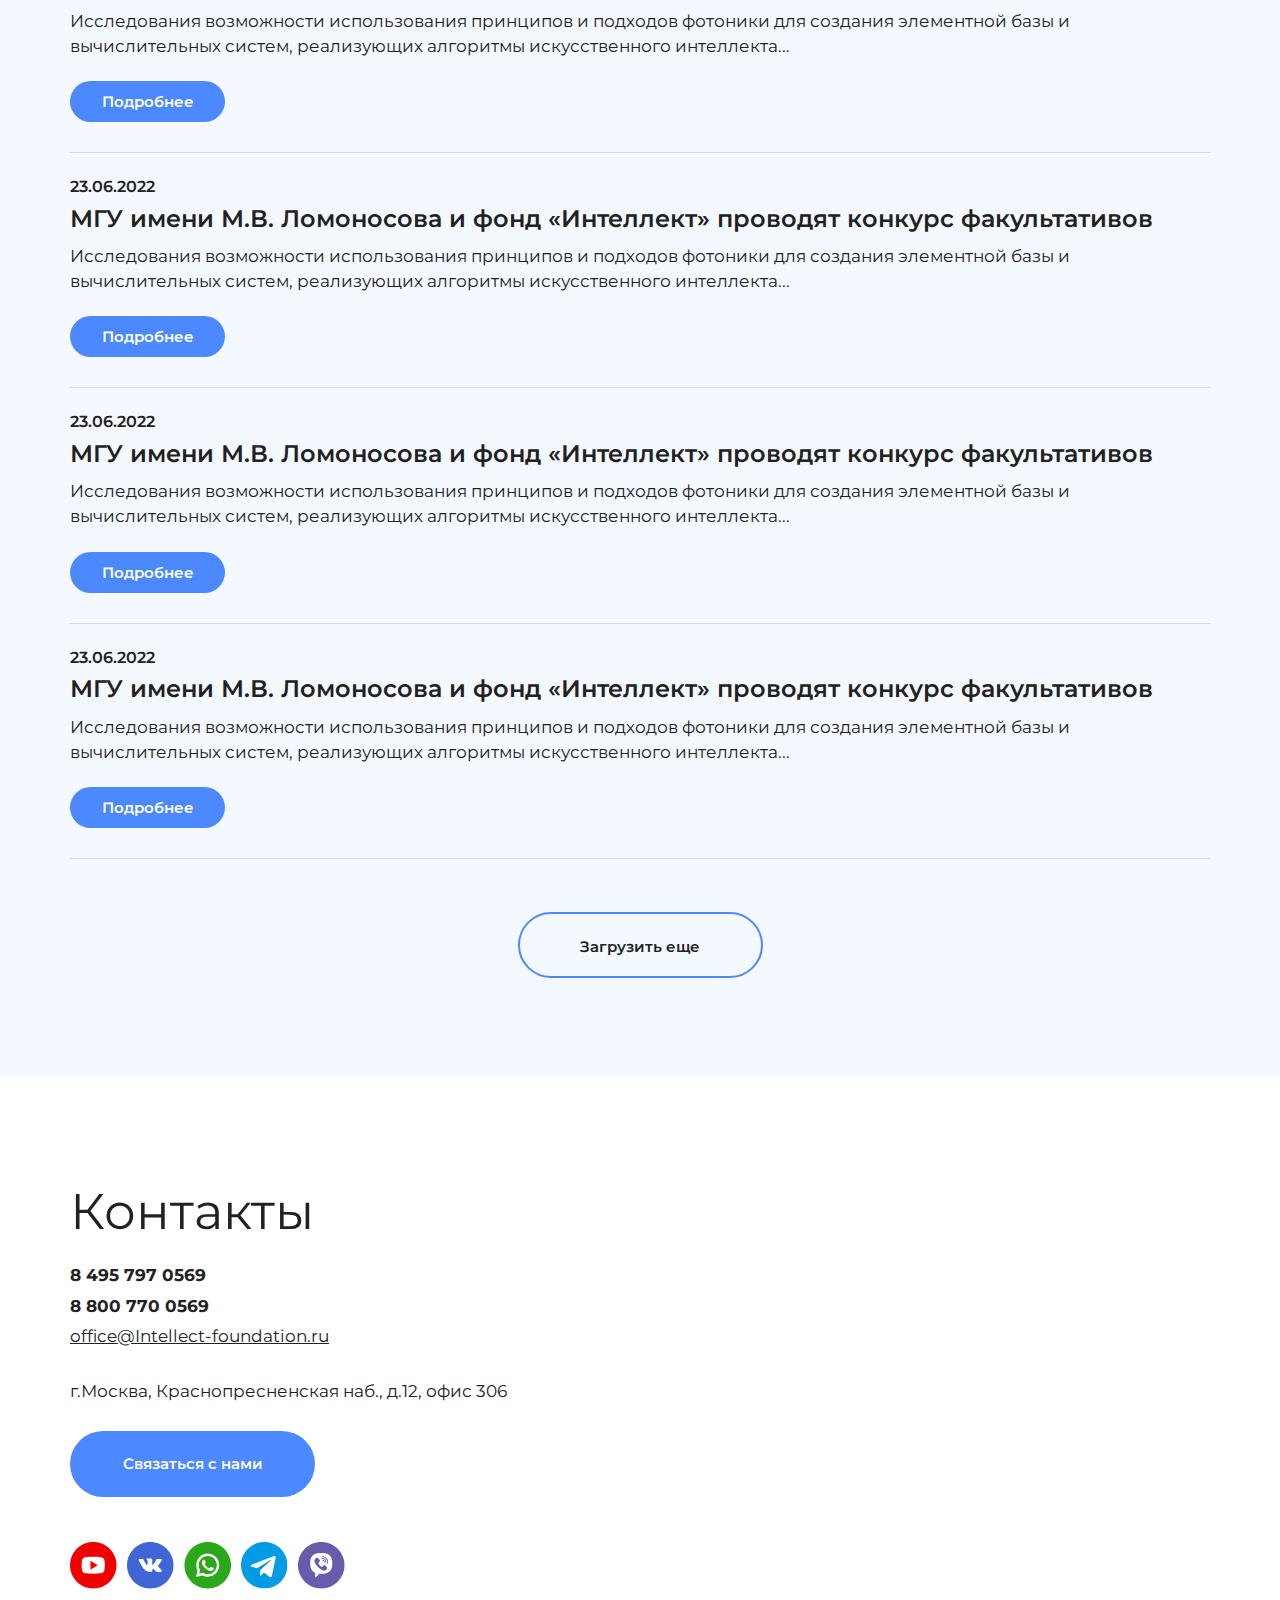
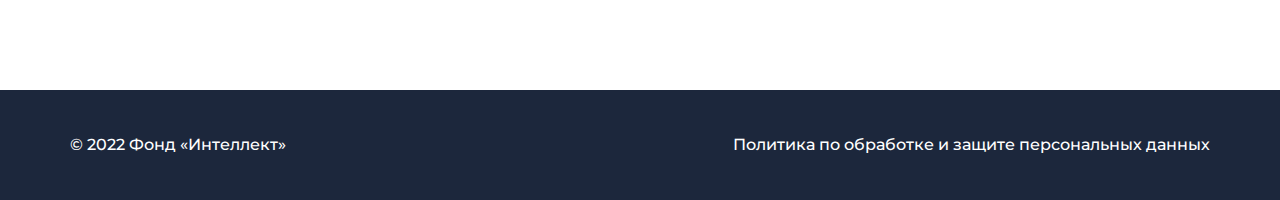
==== commit a5538fd9: "444" ====
--- a/laboratory.html
+++ b/laboratory.html
@@ -181,100 +181,100 @@
 						<div class="swiper-container">
 							<div class="swiper-wrapper">
 								<div class="swiper-slide">
-									<div class="wiper-slide_img">
-										<img src="images/staff1.jpg" alt="">
-									</div>
-									<div class="wiper-slide_title">Федянин Андрей Анатольевич</div>
-									<div class="wiper-slide_text">МГУ, профессор</div>
-									<div class="wiper-slide_post">Руководитель лаборатории</div>
-								</div>
-								<div class="swiper-slide">
-									<div class="wiper-slide_img">
-										<img src="images/staff1.jpg" alt="">
-									</div>
-									<div class="wiper-slide_title">Федянин Андрей Анатольевич</div>
-									<div class="wiper-slide_text">МГУ, профессор</div>
-									<div class="wiper-slide_post">Руководитель лаборатории</div>
-								</div>
-								<div class="swiper-slide">
-									<div class="wiper-slide_img">
-										<img src="images/staff1.jpg" alt="">
-									</div>
-									<div class="wiper-slide_title">Федянин Андрей Анатольевич</div>
-									<div class="wiper-slide_text">МГУ, профессор</div>
-									<div class="wiper-slide_post">Руководитель лаборатории</div>
-								</div>
-								<div class="swiper-slide">
-									<div class="wiper-slide_img">
-										<img src="images/staff1.jpg" alt="">
-									</div>
-									<div class="wiper-slide_title">Федянин Андрей Анатольевич</div>
-									<div class="wiper-slide_text">МГУ, профессор</div>
-									<div class="wiper-slide_post">Руководитель лаборатории</div>
-								</div>
-								<div class="swiper-slide">
-									<div class="wiper-slide_img">
-										<img src="images/staff1.jpg" alt="">
-									</div>
-									<div class="wiper-slide_title">Федянин Андрей Анатольевич</div>
-									<div class="wiper-slide_text">МГУ, профессор</div>
-									<div class="wiper-slide_post">Руководитель лаборатории</div>
-								</div>
-								<div class="swiper-slide">
-									<div class="wiper-slide_img">
-										<img src="images/staff1.jpg" alt="">
-									</div>
-									<div class="wiper-slide_title">Федянин Андрей Анатольевич</div>
-									<div class="wiper-slide_text">МГУ, профессор</div>
-									<div class="wiper-slide_post">Руководитель лаборатории</div>
-								</div>
-								<div class="swiper-slide">
-									<div class="wiper-slide_img">
-										<img src="images/staff1.jpg" alt="">
-									</div>
-									<div class="wiper-slide_title">Федянин Андрей Анатольевич</div>
-									<div class="wiper-slide_text">МГУ, профессор</div>
-									<div class="wiper-slide_post">Руководитель лаборатории</div>
-								</div>
-								<div class="swiper-slide">
-									<div class="wiper-slide_img">
-										<img src="images/staff1.jpg" alt="">
-									</div>
-									<div class="wiper-slide_title">Федянин Андрей Анатольевич</div>
-									<div class="wiper-slide_text">МГУ, профессор</div>
-									<div class="wiper-slide_post">Руководитель лаборатории</div>
-								</div>
-								<div class="swiper-slide">
-									<div class="wiper-slide_img">
-										<img src="images/staff1.jpg" alt="">
-									</div>
-									<div class="wiper-slide_title">Федянин Андрей Анатольевич</div>
-									<div class="wiper-slide_text">МГУ, профессор</div>
-									<div class="wiper-slide_post">Руководитель лаборатории</div>
-								</div>
-								<div class="swiper-slide">
-									<div class="wiper-slide_img">
-										<img src="images/staff1.jpg" alt="">
-									</div>
-									<div class="wiper-slide_title">Федянин Андрей Анатольевич</div>
-									<div class="wiper-slide_text">МГУ, профессор</div>
-									<div class="wiper-slide_post">Руководитель лаборатории</div>
-								</div>
-								<div class="swiper-slide">
-									<div class="wiper-slide_img">
-										<img src="images/staff1.jpg" alt="">
-									</div>
-									<div class="wiper-slide_title">Федянин Андрей Анатольевич</div>
-									<div class="wiper-slide_text">МГУ, профессор</div>
-									<div class="wiper-slide_post">Руководитель лаборатории</div>
-								</div>
-								<div class="swiper-slide">
-									<div class="wiper-slide_img">
-										<img src="images/staff1.jpg" alt="">
-									</div>
-									<div class="wiper-slide_title">Федянин Андрей Анатольевич</div>
-									<div class="wiper-slide_text">МГУ, профессор</div>
-									<div class="wiper-slide_post">Руководитель лаборатории</div>
+									<div class="swiper-slide_img">
+										<img src="images/staff1.jpg" alt="">
+									</div>
+									<div class="swiper-slide_title">Федянин Андрей Анатольевич</div>
+									<div class="swiper-slide_text">МГУ, профессор</div>
+									<div class="swiper-slide_post">Руководитель лаборатории</div>
+								</div>
+								<div class="swiper-slide">
+									<div class="swiper-slide_img">
+										<img src="images/staff1.jpg" alt="">
+									</div>
+									<div class="swiper-slide_title">Федянин Андрей Анатольевич</div>
+									<div class="swiper-slide_text">МГУ, профессор</div>
+									<div class="swiper-slide_post">Руководитель лаборатории</div>
+								</div>
+								<div class="swiper-slide">
+									<div class="swiper-slide_img">
+										<img src="images/staff1.jpg" alt="">
+									</div>
+									<div class="swiper-slide_title">Федянин Андрей Анатольевич</div>
+									<div class="swiper-slide_text">МГУ, профессор</div>
+									<div class="swiper-slide_post">Руководитель лаборатории</div>
+								</div>
+								<div class="swiper-slide">
+									<div class="swiper-slide_img">
+										<img src="images/staff1.jpg" alt="">
+									</div>
+									<div class="swiper-slide_title">Федянин Андрей Анатольевич</div>
+									<div class="swiper-slide_text">МГУ, профессор</div>
+									<div class="swiper-slide_post">Руководитель лаборатории</div>
+								</div>
+								<div class="swiper-slide">
+									<div class="swiper-slide_img">
+										<img src="images/staff1.jpg" alt="">
+									</div>
+									<div class="swiper-slide_title">Федянин Андрей Анатольевич</div>
+									<div class="swiper-slide_text">МГУ, профессор</div>
+									<div class="swiper-slide_post">Руководитель лаборатории</div>
+								</div>
+								<div class="swiper-slide">
+									<div class="swiper-slide_img">
+										<img src="images/staff1.jpg" alt="">
+									</div>
+									<div class="swiper-slide_title">Федянин Андрей Анатольевич</div>
+									<div class="swiper-slide_text">МГУ, профессор</div>
+									<div class="swiper-slide_post">Руководитель лаборатории</div>
+								</div>
+								<div class="swiper-slide">
+									<div class="swiper-slide_img">
+										<img src="images/staff1.jpg" alt="">
+									</div>
+									<div class="swiper-slide_title">Федянин Андрей Анатольевич</div>
+									<div class="swiper-slide_text">МГУ, профессор</div>
+									<div class="swiper-slide_post">Руководитель лаборатории</div>
+								</div>
+								<div class="swiper-slide">
+									<div class="swiper-slide_img">
+										<img src="images/staff1.jpg" alt="">
+									</div>
+									<div class="swiper-slide_title">Федянин Андрей Анатольевич</div>
+									<div class="swiper-slide_text">МГУ, профессор</div>
+									<div class="swiper-slide_post">Руководитель лаборатории</div>
+								</div>
+								<div class="swiper-slide">
+									<div class="swiper-slide_img">
+										<img src="images/staff1.jpg" alt="">
+									</div>
+									<div class="swiper-slide_title">Федянин Андрей Анатольевич</div>
+									<div class="swiper-slide_text">МГУ, профессор</div>
+									<div class="swiper-slide_post">Руководитель лаборатории</div>
+								</div>
+								<div class="swiper-slide">
+									<div class="swiper-slide_img">
+										<img src="images/staff1.jpg" alt="">
+									</div>
+									<div class="swiper-slide_title">Федянин Андрей Анатольевич</div>
+									<div class="swiper-slide_text">МГУ, профессор</div>
+									<div class="swiper-slide_post">Руководитель лаборатории</div>
+								</div>
+								<div class="swiper-slide">
+									<div class="swiper-slide_img">
+										<img src="images/staff1.jpg" alt="">
+									</div>
+									<div class="swiper-slide_title">Федянин Андрей Анатольевич</div>
+									<div class="swiper-slide_text">МГУ, профессор</div>
+									<div class="swiper-slide_post">Руководитель лаборатории</div>
+								</div>
+								<div class="swiper-slide">
+									<div class="swiper-slide_img">
+										<img src="images/staff1.jpg" alt="">
+									</div>
+									<div class="swiper-slide_title">Федянин Андрей Анатольевич</div>
+									<div class="swiper-slide_text">МГУ, профессор</div>
+									<div class="swiper-slide_post">Руководитель лаборатории</div>
 								</div>
 								
 							</div>
@@ -378,6 +378,43 @@
 									<span>Подробнее</span>
 								</a>
 							</div>
+						</div>
+					</div>
+				</section>
+
+
+
+				<section class="contacts">
+					<div class="cont">
+						<div class="contacts_info">
+							<div class="contacts_title title">Контакты</div>
+							<a href="tel:84957970569" class="contacts_phone">8 495 797 0569</a>
+							<a href="tel:88007700569" class="contacts_phone">8 800 770 0569</a>
+							<a href="mailto:office@Intellect-foundation.ru" class="contacts_mail">office@Intellect-foundation.ru</a>
+							<div class="contacts_adress">г.Москва, Краснопресненская наб., д.12, офис 306</div>
+							<a href="#" class="about_item-link">
+								<span>Связаться с нами</span>
+							</a>
+							<div class="contacts_soc">
+								<a href="#">
+									<img src="images/youtube.svg" alt="">
+								</a>
+								<a href="#">
+									<img src="images/vk.svg" alt="">
+								</a>
+								<a href="#">
+									<img src="images/whatsapp.svg" alt="">
+								</a>
+								<a href="#">
+									<img src="images/telegram.svg" alt="">
+								</a>
+								<a href="#">
+									<img src="images/viber.svg" alt="">
+								</a>
+							</div>
+						</div>
+						<div class="map_wrap">
+							<div id="map"></div>
 						</div>
 					</div>
 				</section>
@@ -443,5 +480,38 @@
 		<script src="js/scripts.js"></script>
 
 	
+		<script src="https://api-maps.yandex.ru/2.1.75/?load=package.standard,package.geoObjects&lang=ru-RU"></script>
+		<script>
+			$(window).on('load', () => {
+				ymaps.ready(() => {
+					let myMap = new ymaps.Map('map', {
+						center: [55.754203,37.556388],
+						zoom: 16,
+						controls: []
+					})
+		
+					
+					// Кастомный маркер
+					let myPlacemark = new ymaps.Placemark([55.754203,37.556388], {}, {
+						iconLayout : 'default#image',
+						iconImageHref : 'image/marker.svg',
+						iconImageSize : [43, 50],
+						/*iconImageOffset : [-116, -172]*/
+					})
+	
+					myMap.geoObjects.add(myPlacemark)
+	
+					myMap.controls.add('zoomControl', {
+						position : {
+							right : '20px',
+							top   : '20px'
+						}
+					})
+					myMap.behaviors.disable('scrollZoom')
+				})
+			})
+		</script>
+
+
 	</body>
 </html>--- a/css/styles.css
+++ b/css/styles.css
@@ -853,6 +853,87 @@
 
 
 
+/* contacts */
+.contacts {
+    height: 614px;
+    
+}
+.contacts .cont {
+    display: flex;
+    align-items: center;
+    position: relative;
+}
+.contacts_info {
+    width: 585px;
+    flex-shrink: 0;
+    padding-top: 100px;
+    padding-bottom: 100px;
+}
+.contacts_title {
+    text-align: start;
+    margin-bottom: 13px;
+}
+.title {
+}
+.contacts_phone {
+    font-weight: 700;
+    font-size: 17px;
+    line-height: 177.02%;
+    color: #212121;
+    text-decoration: none;
+    display: block;
+}
+.contacts_mail {
+    font-weight: 400;
+    font-size: 17px;
+    line-height: 177.02%;
+    color: #212121;
+    display: block;
+    margin-bottom: 25px;
+}
+.contacts_adress {
+    font-weight: 400;
+    font-size: 17px;
+    line-height: 177.02%;
+    color: #212121;
+    margin-bottom: 25px;
+}
+.about_item-link {
+}
+.contacts_soc {
+    margin-top: 45px;
+    display: flex;
+}
+.contacts_soc a {
+    text-decoration: none;
+    display: block;
+    margin-right: 10px;
+}
+.contacts_soc a img {
+    display: block;
+}
+.contacts .map_wrap {
+    position: absolute;
+    overflow: hidden;
+    max-width: 100%;
+    width: calc(100% + 130px);
+    height: 614px;
+    transform: translateZ(0);
+    margin-left: 585px;
+    top: 0;
+    left: 0;
+}
+#map {
+    /* position: absolute; */
+    top: 0;
+    left: 0;
+    width: 100%;
+    height: 100%;
+}
+
+
+
+
 
 
 
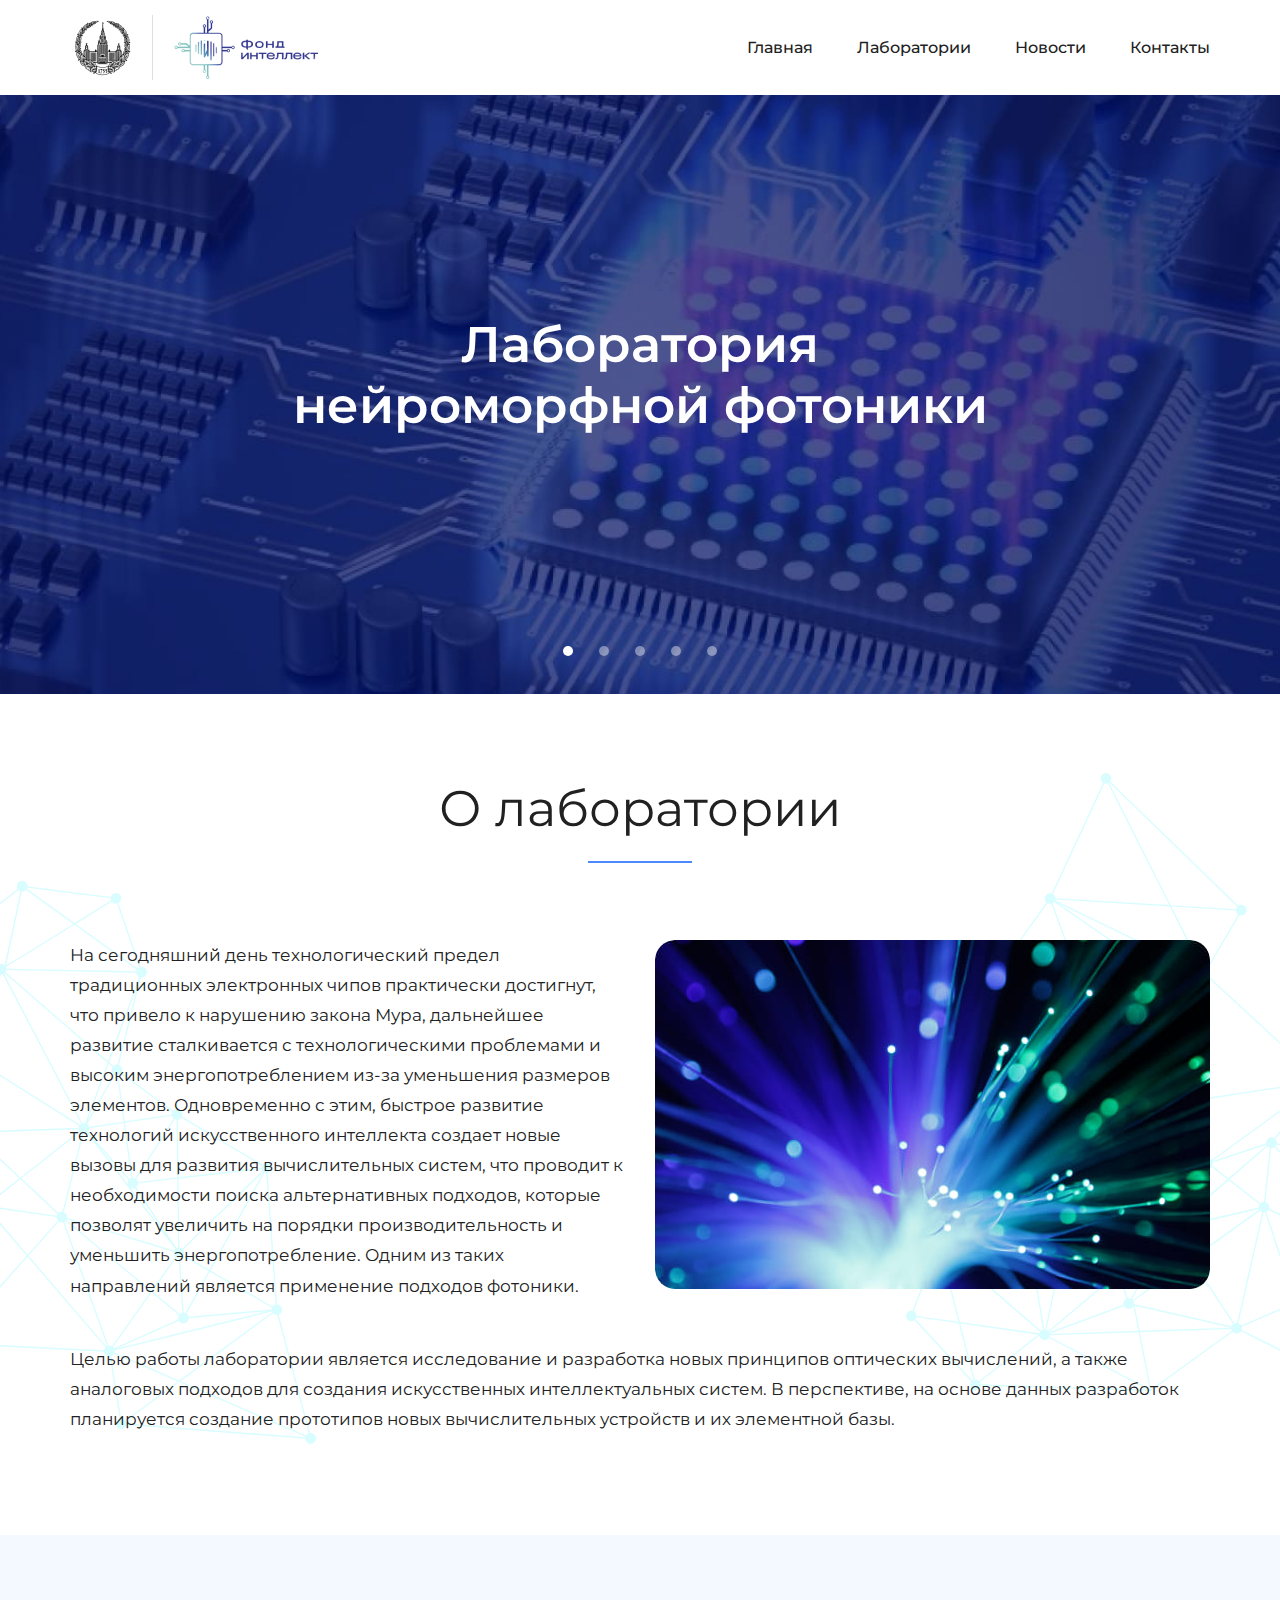
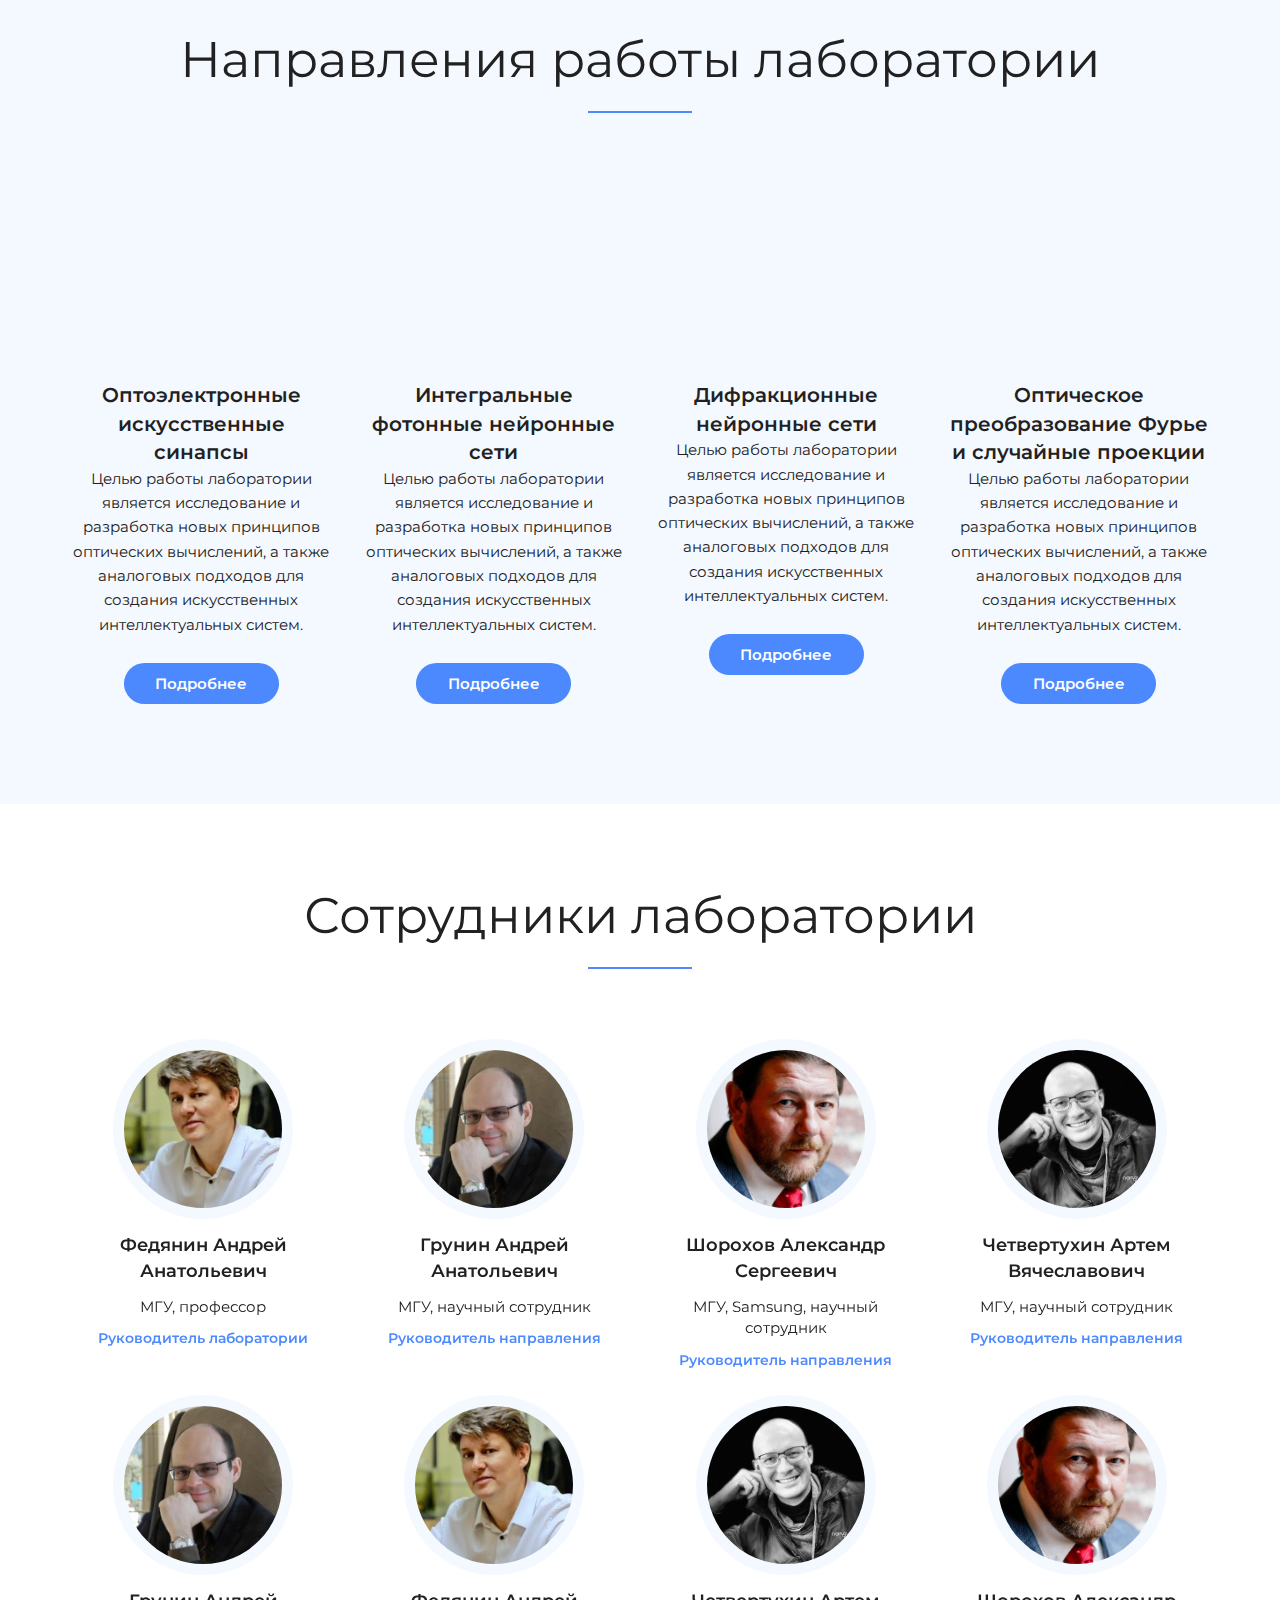
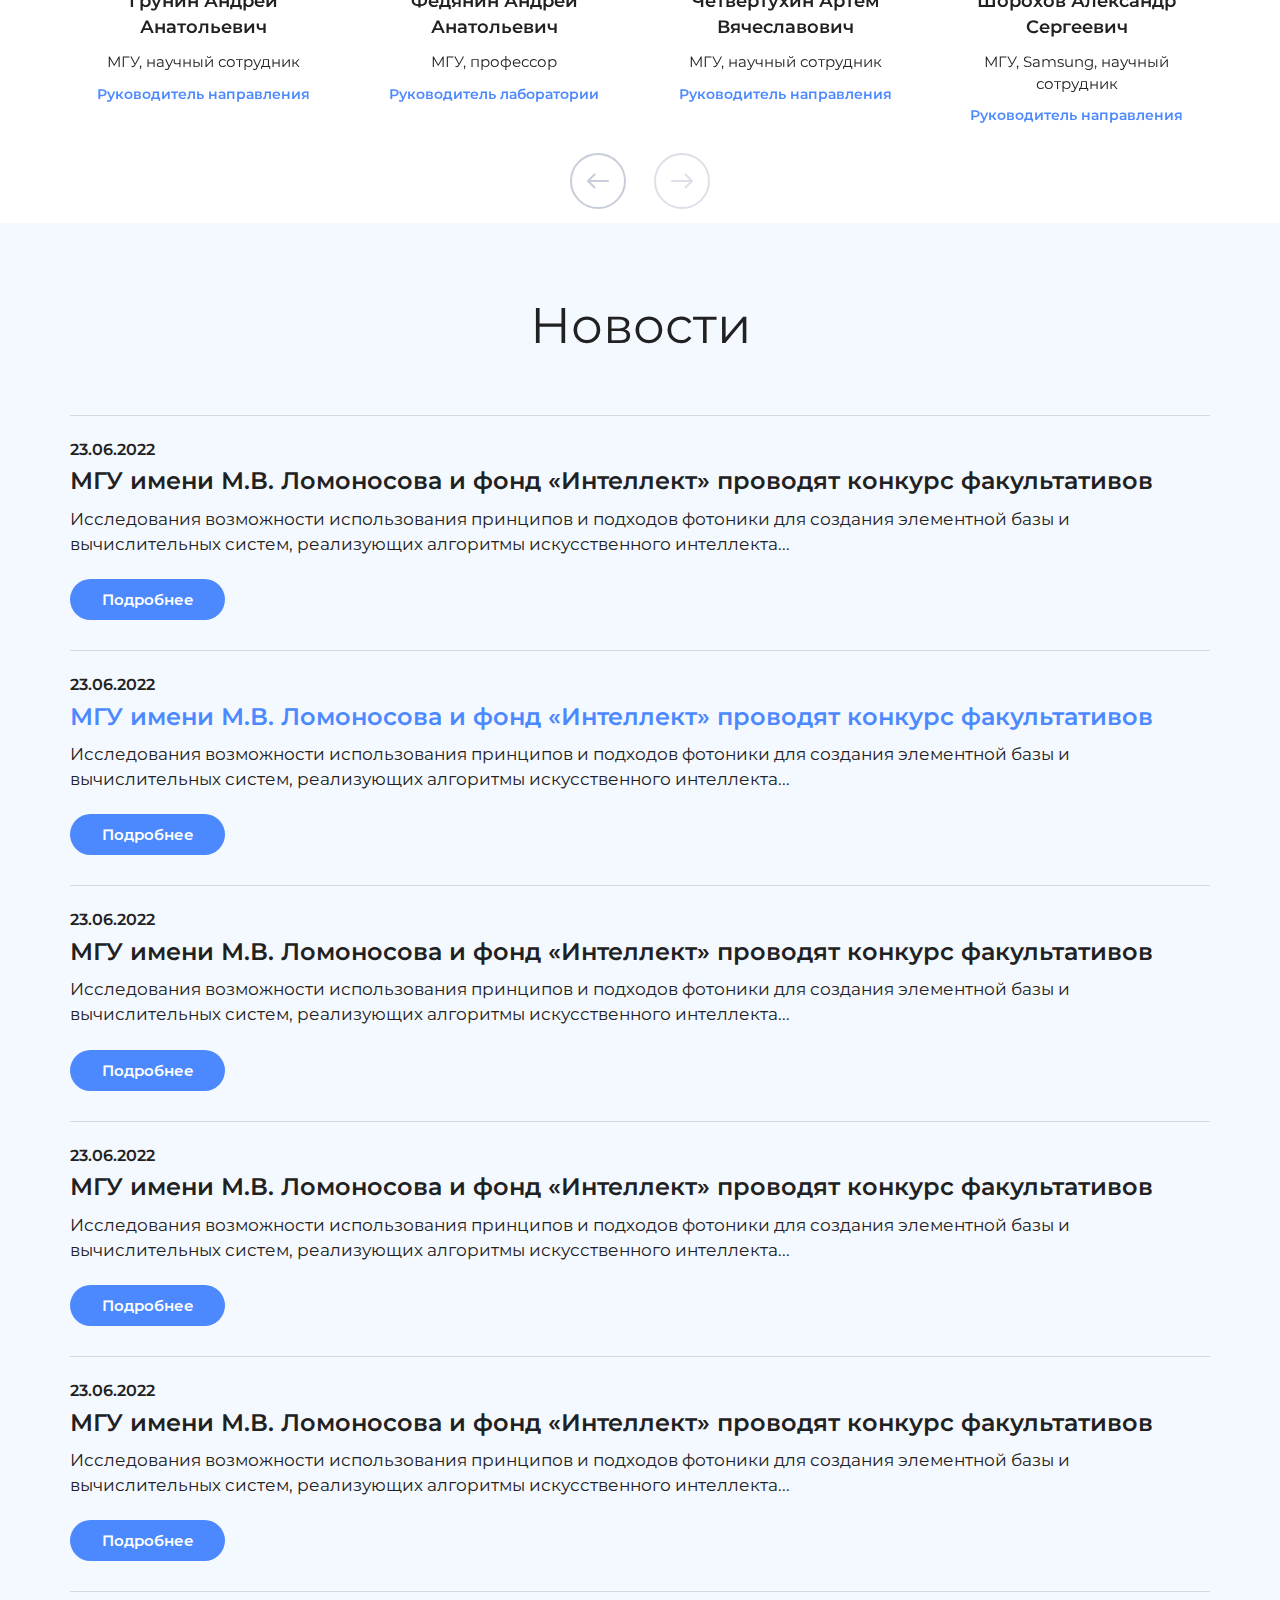
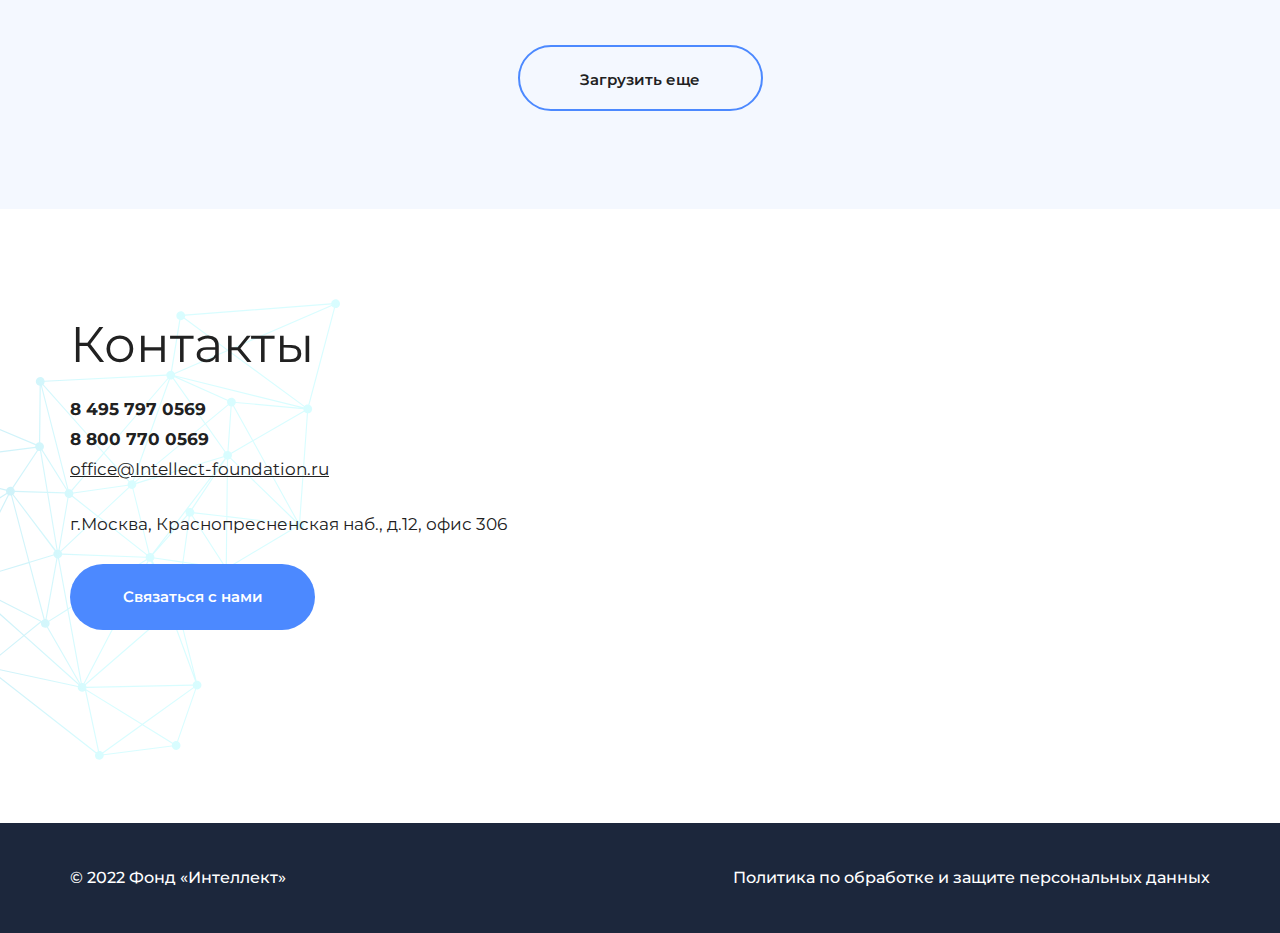
==== commit 49cbfcea: "555" ====
--- a/laboratory.html
+++ b/laboratory.html
@@ -33,6 +33,7 @@
 		<link rel="stylesheet" href="css/swiper.css">
 		<link rel="stylesheet" href="css/styles.css">
 
+		<link rel="stylesheet" href="css/response_1300.css" media="print, (max-width: 1300px)">
 		<link rel="stylesheet" href="css/response_1187.css" media="print, (max-width: 1187px)">
 		<link rel="stylesheet" href="css/response_1023.css" media="print, (max-width: 1023px)">
 		<link rel="stylesheet" href="css/response_767.css" media="print, (max-width: 767px)">
@@ -62,7 +63,7 @@
 								<a href="index.html">Главная</a>
 							</div>
 							<div class="item">
-								<a href="#about" class="scroll">Лаборатории</a>
+								<a href="#text_block" class="scroll">Лаборатории</a>
 							</div>
 							<div class="item">
 								<a href="#news" class="scroll">Новости</a>
@@ -115,10 +116,10 @@
 				</section>
 
 
-				<section class="text_block">
+				<section class="text_block" id="text_block">
 					<div class="cont">
 						<div class="text_block-title title title-line">О лаборатории</div>
-						<img src="images/text_block_img.jpg" alt="">
+						<img data-src="images/text_block_img.jpg" alt="" class="lozad">
 						<p>На сегодняшний̆ день технологический предел традиционных электронных чипов практически достигнут, что привело к нарушению закона Мура, дальнейшее развитие сталкивается с технологическими проблемами и высоким энергопотреблением из-за уменьшения размеров элементов. Одновременно с этим, быстрое развитие технологий искусственного интеллекта создает новые вызовы для развития вычислительных систем, что проводит к необходимости поиска альтернативных подходов, которые позволят увеличить на порядки производительность и уменьшить энергопотребление. Одним из таких направлений является применение подходов фотоники.</p>
 						<p>Целью работы лаборатории является исследование и разработка новых принципов оптических вычислений, а также аналоговых подходов для создания искусственных интеллектуальных систем. В перспективе, на основе данных разработок планируется создание прототипов новых вычислительных устройств и их элементной базы.</p>
 					</div>
@@ -131,7 +132,7 @@
 						<div class="trend_items">
 							<div class="trend_item">
 								<div class="trend_item-img">
-									<img src="images/trend1.jpg" alt="">
+									<img data-src="images/trend1.jpg" alt="" class="lozad">
 								</div>
 								<div class="trend_item-title">Оптоэлектронные искусственные синапсы</div>
 								<div class="trend_item-text">Целью работы лаборатории является исследование и разработка новых принципов оптических вычислений, а также аналоговых подходов для создания искусственных интеллектуальных систем.</div>
@@ -141,7 +142,7 @@
 							</div>
 							<div class="trend_item">
 								<div class="trend_item-img">
-									<img src="images/trend2.jpg" alt="">
+									<img data-src="images/trend2.jpg" alt="" class="lozad">
 								</div>
 								<div class="trend_item-title">Интегральные фотонные нейронные сети</div>
 								<div class="trend_item-text">Целью работы лаборатории является исследование и разработка новых принципов оптических вычислений, а также аналоговых подходов для создания искусственных интеллектуальных систем.</div>
@@ -151,7 +152,7 @@
 							</div>
 							<div class="trend_item">
 								<div class="trend_item-img">
-									<img src="images/trend3.jpg" alt="">
+									<img data-src="images/trend3.jpg" alt="" class="lozad">
 								</div>
 								<div class="trend_item-title">Дифракционные нейронные сети</div>
 								<div class="trend_item-text">Целью работы лаборатории является исследование и разработка новых принципов оптических вычислений, а также аналоговых подходов для создания искусственных интеллектуальных систем.</div>
@@ -161,7 +162,7 @@
 							</div>
 							<div class="trend_item">
 								<div class="trend_item-img">
-									<img src="images/trend4.jpg" alt="">
+									<img data-src="images/trend4.jpg" alt="" class="lozad">
 								</div>
 								<div class="trend_item-title">Оптическое преобразование Фурье и случайные проекции</div>
 								<div class="trend_item-text">Целью работы лаборатории является исследование и разработка новых принципов оптических вычислений, а также аналоговых подходов для создания искусственных интеллектуальных систем.</div>
@@ -178,7 +179,9 @@
 
 				<section class="staff">
 					<div class="cont">
-						<div class="swiper-container">
+						<div class="staff_title title title-line">Сотрудники лаборатории</div>
+						<div class="arrow-left"></div>
+						<div class="swiper-container">						
 							<div class="swiper-wrapper">
 								<div class="swiper-slide">
 									<div class="swiper-slide_img">
@@ -190,6 +193,54 @@
 								</div>
 								<div class="swiper-slide">
 									<div class="swiper-slide_img">
+										<img src="images/staff2.jpg" alt="">
+									</div>
+									<div class="swiper-slide_title">Грунин Андрей Анатольевич</div>
+									<div class="swiper-slide_text">МГУ, научный сотрудник</div>
+									<div class="swiper-slide_post">Руководитель направления</div>
+								</div>
+								<div class="swiper-slide">
+									<div class="swiper-slide_img">
+										<img src="images/staff3.jpg" alt="">
+									</div>
+									<div class="swiper-slide_title">Шорохов Александр Сергеевич</div>
+									<div class="swiper-slide_text">МГУ, Samsung, научный сотрудник</div>
+									<div class="swiper-slide_post">Руководитель направления</div>
+								</div>
+								<div class="swiper-slide">
+									<div class="swiper-slide_img">
+										<img src="images/staff4.jpg" alt="">
+									</div>
+									<div class="swiper-slide_title">Четвертухин Артем Вячеславович</div>
+									<div class="swiper-slide_text">МГУ, научный сотрудник</div>
+									<div class="swiper-slide_post">Руководитель направления</div>
+								</div>
+								<div class="swiper-slide">
+									<div class="swiper-slide_img">
+										<img src="images/staff4.jpg" alt="">
+									</div>
+									<div class="swiper-slide_title">Четвертухин Артем Вячеславович</div>
+									<div class="swiper-slide_text">МГУ, научный сотрудник</div>
+									<div class="swiper-slide_post">Руководитель направления</div>
+								</div>
+								<div class="swiper-slide">
+									<div class="swiper-slide_img">
+										<img src="images/staff3.jpg" alt="">
+									</div>
+									<div class="swiper-slide_title">Шорохов Александр Сергеевич</div>
+									<div class="swiper-slide_text">МГУ, Samsung, научный сотрудник</div>
+									<div class="swiper-slide_post">Руководитель направления</div>
+								</div>
+								<div class="swiper-slide">
+									<div class="swiper-slide_img">
+										<img src="images/staff2.jpg" alt="">
+									</div>
+									<div class="swiper-slide_title">Грунин Андрей Анатольевич</div>
+									<div class="swiper-slide_text">МГУ, научный сотрудник</div>
+									<div class="swiper-slide_post">Руководитель направления</div>
+								</div>
+								<div class="swiper-slide">
+									<div class="swiper-slide_img">
 										<img src="images/staff1.jpg" alt="">
 									</div>
 									<div class="swiper-slide_title">Федянин Андрей Анатольевич</div>
@@ -198,91 +249,39 @@
 								</div>
 								<div class="swiper-slide">
 									<div class="swiper-slide_img">
-										<img src="images/staff1.jpg" alt="">
-									</div>
-									<div class="swiper-slide_title">Федянин Андрей Анатольевич</div>
-									<div class="swiper-slide_text">МГУ, профессор</div>
-									<div class="swiper-slide_post">Руководитель лаборатории</div>
-								</div>
-								<div class="swiper-slide">
-									<div class="swiper-slide_img">
-										<img src="images/staff1.jpg" alt="">
-									</div>
-									<div class="swiper-slide_title">Федянин Андрей Анатольевич</div>
-									<div class="swiper-slide_text">МГУ, профессор</div>
-									<div class="swiper-slide_post">Руководитель лаборатории</div>
-								</div>
-								<div class="swiper-slide">
-									<div class="swiper-slide_img">
-										<img src="images/staff1.jpg" alt="">
-									</div>
-									<div class="swiper-slide_title">Федянин Андрей Анатольевич</div>
-									<div class="swiper-slide_text">МГУ, профессор</div>
-									<div class="swiper-slide_post">Руководитель лаборатории</div>
-								</div>
-								<div class="swiper-slide">
-									<div class="swiper-slide_img">
-										<img src="images/staff1.jpg" alt="">
-									</div>
-									<div class="swiper-slide_title">Федянин Андрей Анатольевич</div>
-									<div class="swiper-slide_text">МГУ, профессор</div>
-									<div class="swiper-slide_post">Руководитель лаборатории</div>
-								</div>
-								<div class="swiper-slide">
-									<div class="swiper-slide_img">
-										<img src="images/staff1.jpg" alt="">
-									</div>
-									<div class="swiper-slide_title">Федянин Андрей Анатольевич</div>
-									<div class="swiper-slide_text">МГУ, профессор</div>
-									<div class="swiper-slide_post">Руководитель лаборатории</div>
-								</div>
-								<div class="swiper-slide">
-									<div class="swiper-slide_img">
-										<img src="images/staff1.jpg" alt="">
-									</div>
-									<div class="swiper-slide_title">Федянин Андрей Анатольевич</div>
-									<div class="swiper-slide_text">МГУ, профессор</div>
-									<div class="swiper-slide_post">Руководитель лаборатории</div>
-								</div>
-								<div class="swiper-slide">
-									<div class="swiper-slide_img">
-										<img src="images/staff1.jpg" alt="">
-									</div>
-									<div class="swiper-slide_title">Федянин Андрей Анатольевич</div>
-									<div class="swiper-slide_text">МГУ, профессор</div>
-									<div class="swiper-slide_post">Руководитель лаборатории</div>
-								</div>
-								<div class="swiper-slide">
-									<div class="swiper-slide_img">
-										<img src="images/staff1.jpg" alt="">
-									</div>
-									<div class="swiper-slide_title">Федянин Андрей Анатольевич</div>
-									<div class="swiper-slide_text">МГУ, профессор</div>
-									<div class="swiper-slide_post">Руководитель лаборатории</div>
-								</div>
-								<div class="swiper-slide">
-									<div class="swiper-slide_img">
-										<img src="images/staff1.jpg" alt="">
-									</div>
-									<div class="swiper-slide_title">Федянин Андрей Анатольевич</div>
-									<div class="swiper-slide_text">МГУ, профессор</div>
-									<div class="swiper-slide_post">Руководитель лаборатории</div>
-								</div>
-								<div class="swiper-slide">
-									<div class="swiper-slide_img">
-										<img src="images/staff1.jpg" alt="">
-									</div>
-									<div class="swiper-slide_title">Федянин Андрей Анатольевич</div>
-									<div class="swiper-slide_text">МГУ, профессор</div>
-									<div class="swiper-slide_post">Руководитель лаборатории</div>
-								</div>
-								
-							</div>
-					
-							<div class="swiper-button-prev"></div>
-							<div class="swiper-button-next"></div>
-						
-						</div>		
+										<img src="images/staff4.jpg" alt="">
+									</div>
+									<div class="swiper-slide_title">Четвертухин Артем Вячеславович</div>
+									<div class="swiper-slide_text">МГУ, научный сотрудник</div>
+									<div class="swiper-slide_post">Руководитель направления</div>
+								</div>
+								<div class="swiper-slide">
+									<div class="swiper-slide_img">
+										<img src="images/staff3.jpg" alt="">
+									</div>
+									<div class="swiper-slide_title">Шорохов Александр Сергеевич</div>
+									<div class="swiper-slide_text">МГУ, Samsung, научный сотрудник</div>
+									<div class="swiper-slide_post">Руководитель направления</div>
+								</div>								
+								<div class="swiper-slide">
+									<div class="swiper-slide_img">
+										<img src="images/staff4.jpg" alt="">
+									</div>
+									<div class="swiper-slide_title">Четвертухин Артем Вячеславович</div>
+									<div class="swiper-slide_text">МГУ, научный сотрудник</div>
+									<div class="swiper-slide_post">Руководитель направления</div>
+								</div>
+								<div class="swiper-slide">
+									<div class="swiper-slide_img">
+										<img src="images/staff3.jpg" alt="">
+									</div>
+									<div class="swiper-slide_title">Шорохов Александр Сергеевич</div>
+									<div class="swiper-slide_text">МГУ, Samsung, научный сотрудник</div>
+									<div class="swiper-slide_post">Руководитель направления</div>
+								</div>
+							</div>
+						</div>	
+						<div class="arrow-right"></div>	
 					</div>
 				</section>
 
@@ -384,7 +383,7 @@
 
 
 
-				<section class="contacts">
+				<section class="contacts" id="contacts">
 					<div class="cont">
 						<div class="contacts_info">
 							<div class="contacts_title title">Контакты</div>
@@ -397,19 +396,19 @@
 							</a>
 							<div class="contacts_soc">
 								<a href="#">
-									<img src="images/youtube.svg" alt="">
+									<img data-src="images/youtube.svg" alt="" class="lozad">
 								</a>
 								<a href="#">
-									<img src="images/vk.svg" alt="">
+									<img data-src="images/vk.svg" alt="" class="lozad">
 								</a>
 								<a href="#">
-									<img src="images/whatsapp.svg" alt="">
+									<img data-src="images/whatsapp.svg" alt="" class="lozad">
 								</a>
 								<a href="#">
-									<img src="images/telegram.svg" alt="">
+									<img data-src="images/telegram.svg" alt="" class="lozad">
 								</a>
 								<a href="#">
-									<img src="images/viber.svg" alt="">
+									<img data-src="images/viber.svg" alt="" class="lozad">
 								</a>
 							</div>
 						</div>
@@ -442,32 +441,6 @@
 			Ваш браузер устарел рекомендуем обновить его до последней версии<br> или использовать другой более современный.
 		</div>
 
-
-
-		<section class="modal callback" id="callback_modal">
-			<div class="callback_right">
-				<div class="callback_right-title">Обратный звонок</div>
-				<div class="callback_right-text">Отправьте запрос на консультации по ПО</div>
-				<form>
-					<div class="line">
-						<div class="field">
-							<label for="name">Как вас зовут?</label>
-							<input id="name" type="text" placeholder="Ваше имя">
-						</div>
-					</div>
-					<div class="line">
-						<div class="field">
-							<label for="name">Номер телефона</label>
-							<input id="name" type="tel" placeholder="+7 (___) ___-__-__">
-						</div>
-					</div>
-					<button type="submit">
-						<span>Отправить запрос</span>
-					</button>
-					<div class="form-politic">Я подтверждаю согласие на обработку моих персональных данных (закон №152-ФЗ «О персональных данных») и соглашаюсь с политикой конфиденциальности</div>
-				</form>
-			</div>	
-		</section>
 
 
 		<!-- Подключение javascript файлов -->
--- a/css/styles.css
+++ b/css/styles.css
@@ -146,27 +146,7 @@
     min-height: fill-available;
 }
 
-/*
-html.custom_scroll ::-webkit-scrollbar
-{
-    width: 10px;
-    height: 10px;
-
-    background-color: #ccc;
-}
-
-html.custom_scroll ::-webkit-scrollbar-thumb
-{
-    background-color: #de041d;
-}
-
-html.custom_scroll
-{
-    scrollbar-color: #de041d #ccc;
-    scrollbar-width: thin;
-}
-
-*/
+
 body {
     color: var(--text_color);
     font-family: var(--font_family);
@@ -415,7 +395,7 @@
     z-index: 3;
     overflow: hidden;
     margin-bottom: 79px;
-    margin-top: 95px;
+    margin-top: 45px;
 }
 .first_section .bg {
     position: absolute;
@@ -755,8 +735,31 @@
 
 
 /* text_block */
+
 .text_block {
     margin-bottom: 101px;
+    position: relative;
+    z-index: 1;
+}
+.text_block::after {   
+    position: absolute;
+    content: "";
+    width: 374px;
+    height: 782px;
+    right: 0px;
+    top: 0px;
+    background: url(../images/text_block_bg_right.svg);
+    z-index: -1;
+}
+.text_block::before {   
+    position: absolute;
+    content: "";
+    width: 317px;
+    height: 782px;
+    left: 0px;
+    top: 0px;
+    background: url(../images/text_block_bg_left.svg);
+    z-index: -1;
 }
 .text_block-title {
     margin-bottom: 77px;
@@ -777,9 +780,9 @@
 }
 .text_block p {
     font-weight: 400;
-    font-size: 17px;
+    font-size: var(--font_size);
     line-height: 177.02%;
-    color: #212121;
+    color: var(--text_color);
     margin-bottom: 43px;
 }
 .text_block p:last-child {
@@ -834,14 +837,14 @@
     font-size: 20px;
     line-height: 143.02%;
     text-align: center;
-    color: #212121;
+    color: var(--text_color);
 }
 .trend_item-text {
     font-weight: 400;
     font-size: 15px;
     line-height: 162.52%;
     text-align: center;
-    color: #212121;
+    color: var(--text_color);
     margin-bottom: 26px;
 }
 .trend .news_item-link {
@@ -855,8 +858,19 @@
 
 /* contacts */
 .contacts {
-    height: 614px;
-    
+    height: 614px;  
+    position: relative;
+    z-index: 1;  
+}
+.contacts::before {   
+    position: absolute;
+    content: "";
+    width: 340px;
+    height: 639px;
+    left: 0px;
+    top: 0px;
+    background: url(../images/contacts_bg_left.svg);
+    z-index: -1;
 }
 .contacts .cont {
     display: flex;
@@ -873,32 +887,28 @@
     text-align: start;
     margin-bottom: 13px;
 }
-.title {
-}
 .contacts_phone {
     font-weight: 700;
-    font-size: 17px;
+    font-size: var(--font_size);
     line-height: 177.02%;
-    color: #212121;
+    color: var(--text_color);
     text-decoration: none;
     display: block;
 }
 .contacts_mail {
     font-weight: 400;
-    font-size: 17px;
+    font-size: var(--font_size);
     line-height: 177.02%;
-    color: #212121;
+    color: var(--text_color);
     display: block;
     margin-bottom: 25px;
 }
 .contacts_adress {
     font-weight: 400;
-    font-size: 17px;
+    font-size: var(--font_size);
     line-height: 177.02%;
-    color: #212121;
+    color: var(--text_color);
     margin-bottom: 25px;
-}
-.about_item-link {
 }
 .contacts_soc {
     margin-top: 45px;
@@ -911,6 +921,8 @@
 }
 .contacts_soc a img {
     display: block;
+    width: 47px;
+    height: 47px;
 }
 .contacts .map_wrap {
     position: absolute;
@@ -924,7 +936,6 @@
     left: 0;
 }
 #map {
-    /* position: absolute; */
     top: 0;
     left: 0;
     width: 100%;
@@ -933,9 +944,105 @@
 
 
 
-
-
-
+.staff {
+    padding-top: 76px;
+    padding-bottom: 98px;
+    position: relative;
+}
+.staff_title {
+    margin-bottom: 70px;
+}
+.swiper-slide_img {
+    width: 180px;
+    height: 180px;
+    margin: 0 auto 14px;
+}
+.swiper-slide_img img {
+    object-fit: cover;
+    width: 100%;
+    height: 100%;
+    border-radius: 50%;
+    border: 11px solid #F4F8FF;
+}
+.swiper-slide_title {
+    max-width: 263px;
+    font-weight: 600;
+    font-size: 18px;
+    line-height: 143.02%;
+    text-align: center;
+    color: #212121;
+    margin: 0 auto 11px;
+}
+.swiper-slide_text {
+    font-weight: 400;
+    font-size: 15px;
+    line-height: 143.02%;
+    text-align: center;
+    color: #212121;
+    margin-bottom: 11px;
+}
+.swiper-slide_post {
+    font-weight: 600;
+    font-size: 14px;
+    line-height: 143.02%;
+    text-align: center;
+    color: #4C89FF;
+}
+
+
+.swiper-container {
+    margin-top: 50px;
+    position: relative;
+}  
+.arrow-left {
+    position: absolute;
+    top: 50%;
+    transform: translateY(130px);
+    left: calc(50% - 645px);
+    cursor: pointer;
+    width: 56px;
+    height: 56px;
+    background: #fff;
+    border: 2px solid #C7CDD9;
+    border-radius: 90px;
+}  
+.arrow-right {
+    position: absolute;
+    top: 50%;
+    transform: translateY(130px);
+    right: calc(50% - 645px);
+    cursor: pointer;
+    width: 56px;
+    height: 56px;
+    background: #fff;
+    border: 2px solid #C7CDD9;
+    border-radius: 90px;
+}
+.arrow-right:after,
+.arrow-left:after {
+    position: absolute;
+    top: 0;
+    right: 0;
+    bottom: 0;
+    left: 0px;
+    display: block;
+    width: 22px;
+    height: 16px;
+    margin: auto;
+    content: '';  
+}
+.arrow-right:after {
+    background: url(../images/arrow_right.svg);
+}
+.arrow-left:after {
+    background: url(../images/arrow_left.svg);
+}
+.arrow-right.swiper-button-disabled {
+    opacity: 0.6;
+}
+.arrow-left.swiper-button-disabled {
+    opacity: 0.6;
+}
 
 
 
--- a/css/response_1300.css
+++ b/css/response_1300.css
@@ -0,0 +1,32 @@
+@media print, (max-width: 1300px) {
+
+    .arrow-left {
+        position: absolute;
+        top: 100%;
+        transform: translateY(-70px);
+        left: calc(50% - 70px);
+        cursor: pointer;
+        width: 56px;
+        height: 56px;
+        background: #fff;
+        border: 2px solid #C7CDD9;
+        border-radius: 90px;
+    }  
+    .arrow-right {
+        position: absolute;
+        top: 100%;
+        transform: translateY(-70px);
+        right: calc(50% - 70px);
+        cursor: pointer;
+        width: 56px;
+        height: 56px;
+        background: #fff;
+        border: 2px solid #C7CDD9;
+        border-radius: 90px;
+    }
+
+
+
+
+
+}
--- a/css/response_1187.css
+++ b/css/response_1187.css
@@ -1,6 +1,14 @@
 @media print, (max-width: 1187px) {
 
-
+    .text_block img {
+        width: 450px;
+        height: 283px;
+        margin-left: 20px;
+        margin-bottom: 20px;
+    }
+    .staff_title {
+        margin-bottom: 40px;
+    }
 
 
 
--- a/css/response_1023.css
+++ b/css/response_1023.css
@@ -44,6 +44,55 @@
         margin: 25px auto 0px;
     }
 
+    .text_block img {
+        width: 370px;
+        height: 233px;
+    }
+    .text_block p {
+        margin-bottom: 20px;
+    }
+    .text_block {
+        margin-bottom: 40px;
+    }
+    .trend {
+        padding-top: 40px;
+        padding-bottom: 40px;
+    }
+    .trend_items {
+        flex-wrap: wrap;
+        margin-left: -20px;
+        margin-bottom: -30px;
+    }
+    .trend_items > * {
+        margin-left: 20px;
+        margin-bottom: 30px;
+        width: calc(100%/2 - 20px);
+    }
+    .trend_item-img {
+        margin-bottom: 15px;
+    }
+    .trend_item-title {
+        font-size: 18px;
+    }
+    .trend_title {
+        margin-bottom: 30px;
+    }
+    .contacts_info {
+        width: 305px;
+        padding-top: 50px;
+        padding-bottom: 50px;
+    }
+    .contacts .map_wrap {
+        margin-left: 350px;
+        width: 100%;
+    }
+    .text_block-title {
+        margin-bottom: 30px;
+    }
+
+    .staff_title {
+        margin-bottom: 25px;
+    }
  
 
 
--- a/css/response_767.css
+++ b/css/response_767.css
@@ -1,7 +1,7 @@
 @media print, (max-width: 767px) {
 
     :root {
-        --font_size_title: 32px;
+        --font_size_title: 28px;
     }
    
     header .mob_menu_btn {
@@ -97,7 +97,7 @@
 
 
     .first_section .title {
-        padding: 45px 0 70px;
+        padding: 90px 0 90px;
     }
     .swiper-container-horizontal > .swiper-pagination-bullets, 
     .swiper-pagination-custom, .swiper-pagination-fraction {
@@ -158,6 +158,69 @@
     }
 
 
+    .text_block img {
+        width: 100%;
+        height: auto;
+    }
+    .text_block-title {
+        margin-bottom: 20px;
+    }
+    .title-line {
+        padding-bottom: 10px;
+    }
+    .trend_title {
+        margin-bottom: 20px;
+    }
+    .text_block {
+        margin-bottom: 25px;
+    }
+    .trend {
+        padding-top: 25px;
+        padding-bottom: 25px;
+    }
+    .contacts .map_wrap {
+        position: relative;
+        margin-left: 0;
+        height: 280px;
+    }
+    .contacts_info {
+        width: 100%;
+        padding-top: 0px;
+        padding-bottom: 0px;
+        text-align: center;
+    }
+    .contacts .cont {
+        flex-direction: column;
+    }
+    .contacts {
+        height: 100%;
+        padding-top: 25px;
+    }
+    .contacts_title {
+        text-align: center;
+        margin-bottom: 20px;
+    }
+    .contacts_mail {
+        margin-bottom: 12px;
+    }
+    .about_item-link {
+        margin: auto;
+    }
+    .contacts_soc {
+        margin-top: 25px;
+        margin-bottom: 25px;
+        justify-content: center;
+    }
+    .text_block p {
+        margin-bottom: 10px;
+    }
+    .staff_title {
+        margin-bottom: 5px;
+    }
+
+ 
+
+
 
 
 
--- a/css/response_479.css
+++ b/css/response_479.css
@@ -11,6 +11,17 @@
         padding-left: 10px;
     }
 
+    .trend_items {
+        flex-wrap: wrap;
+        margin-left: 0px;
+        margin-bottom: -25px;
+    }
+    .trend_items > * {
+        width: 100%;
+        margin-left: 0px;
+        margin-bottom: 25px;
+    }
+
  
 
    
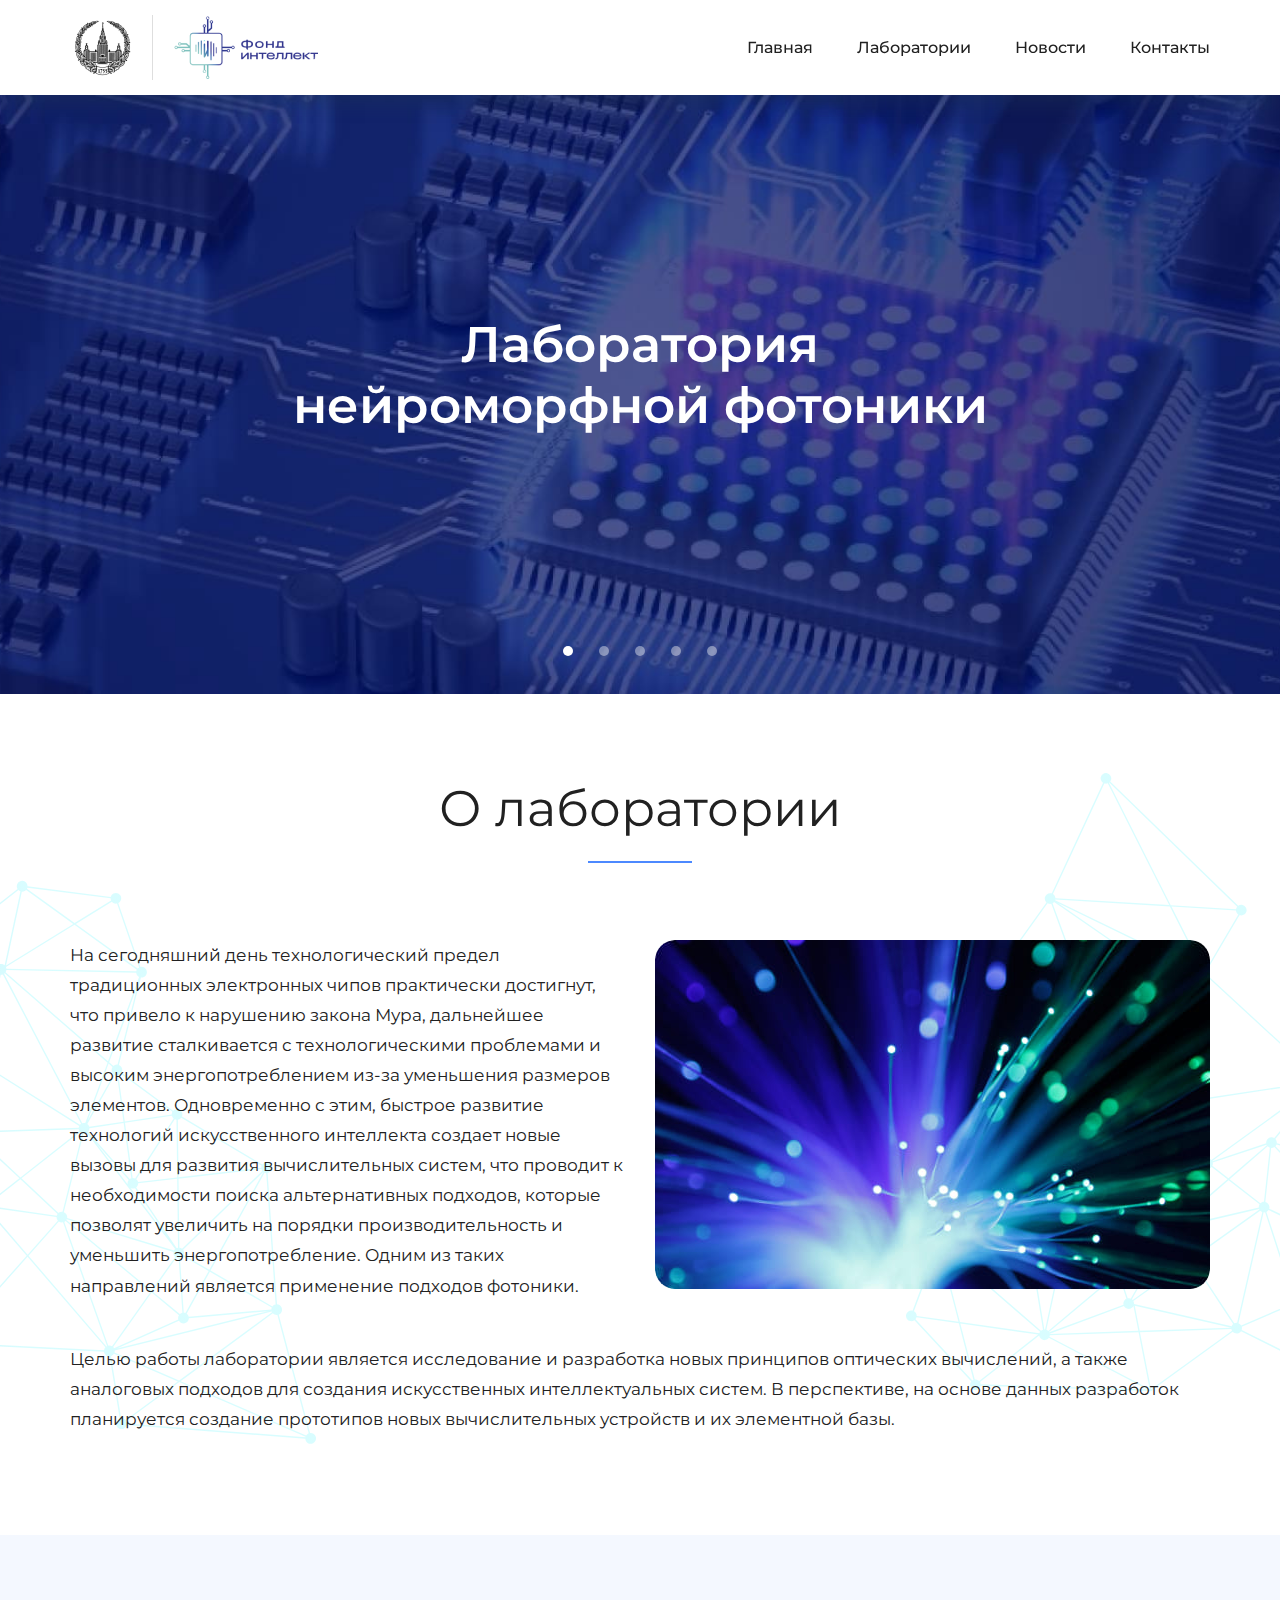
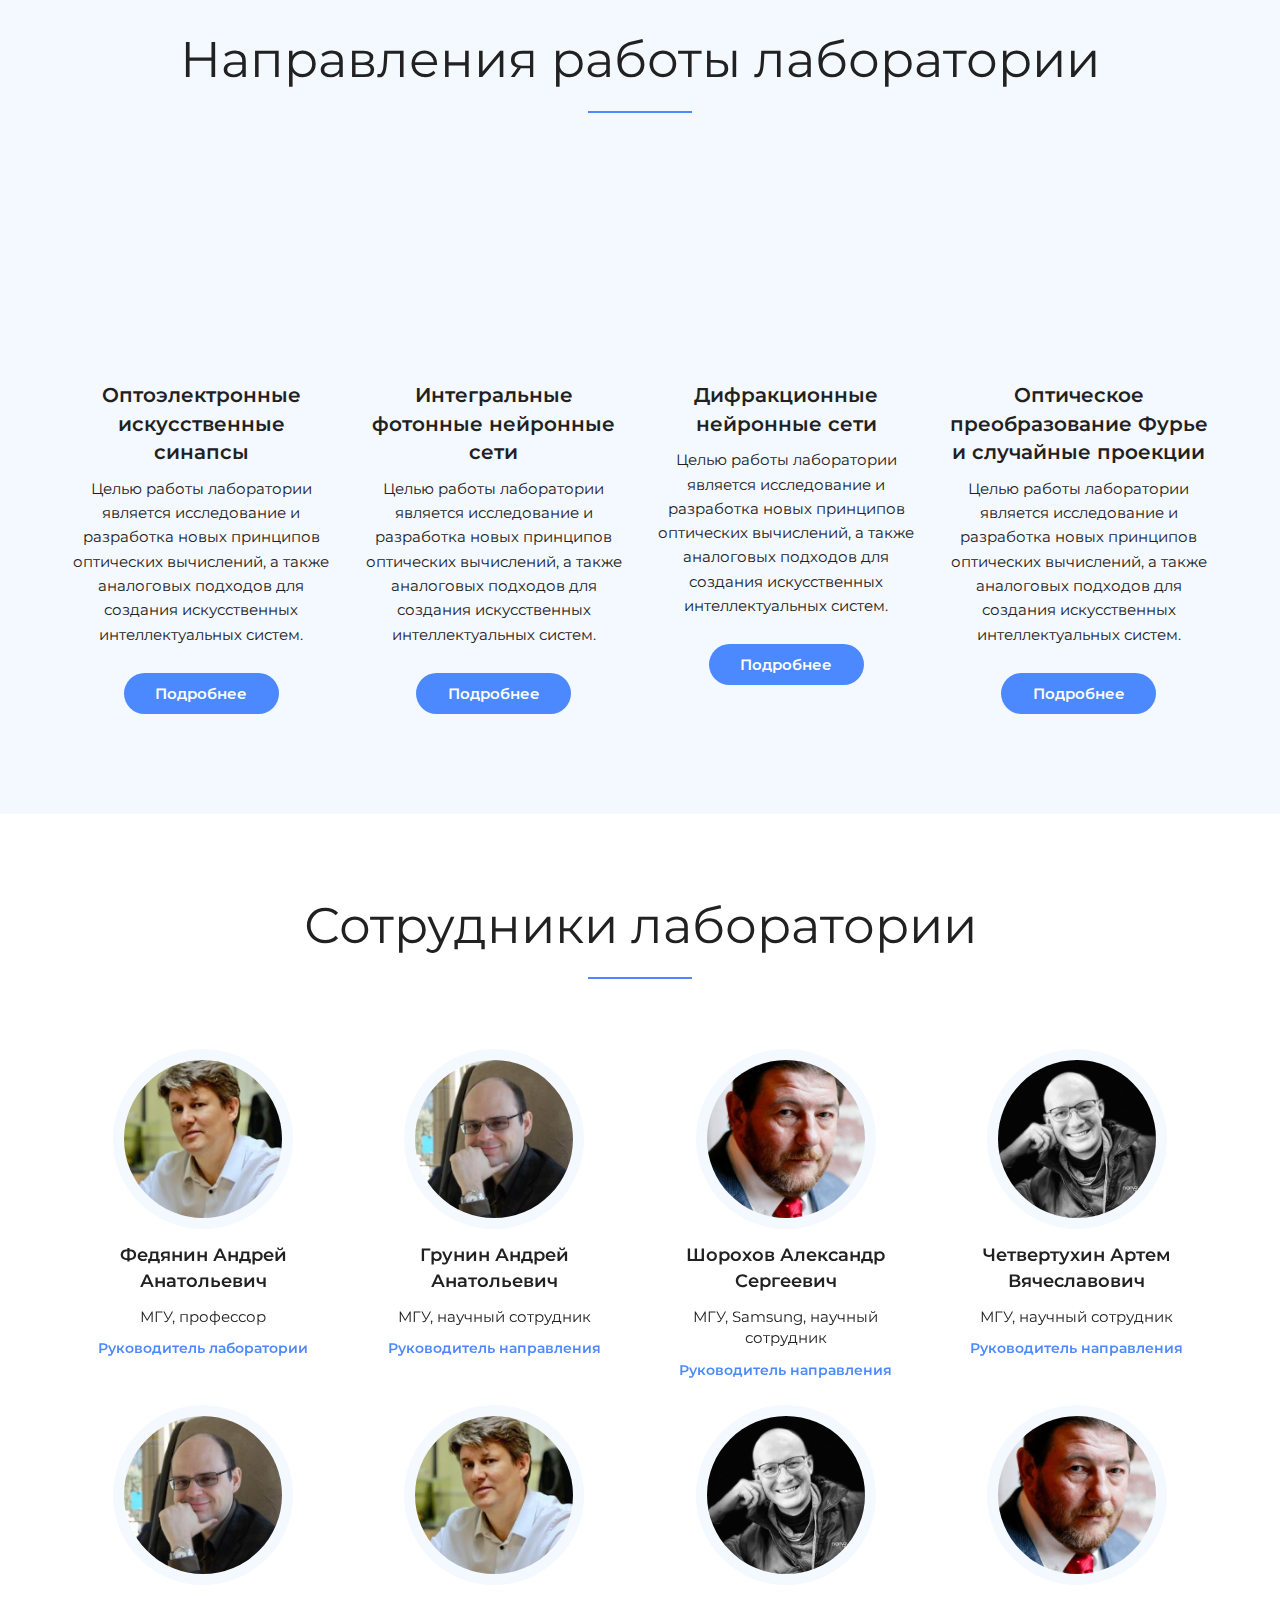
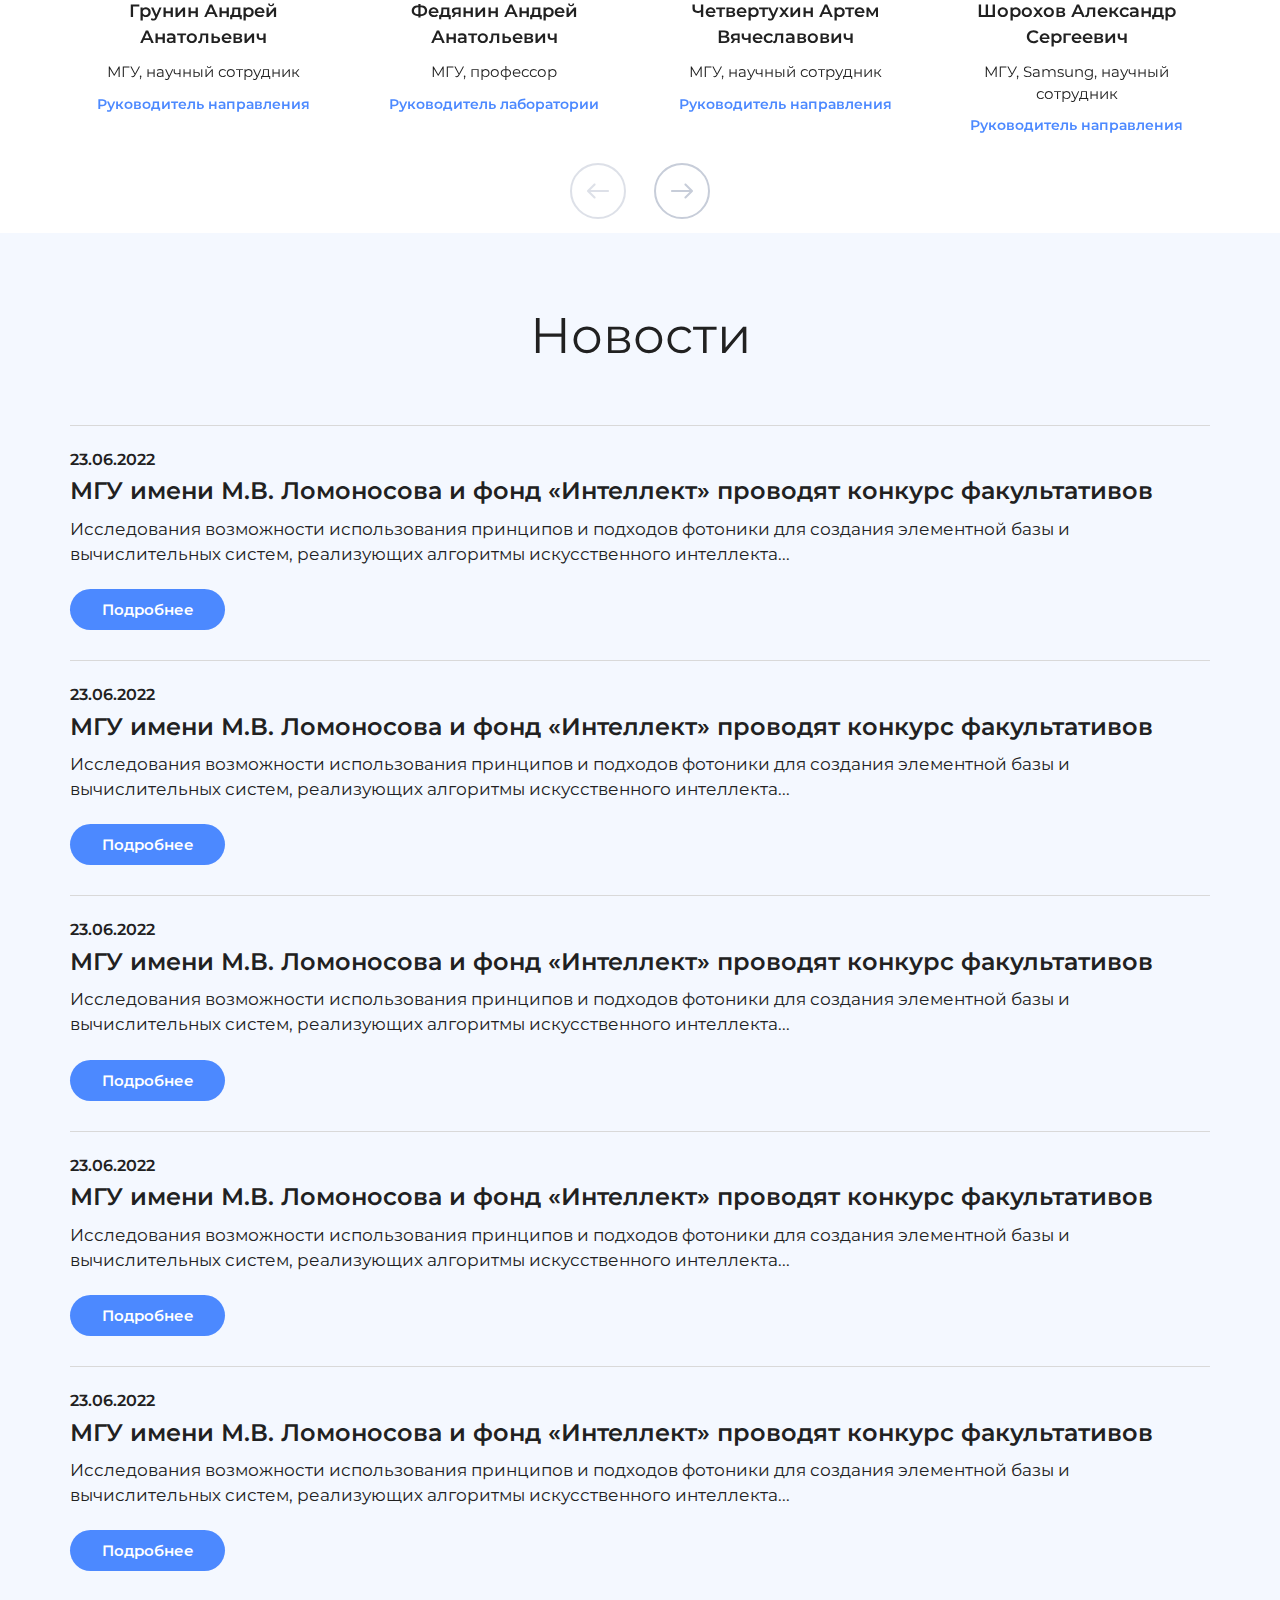
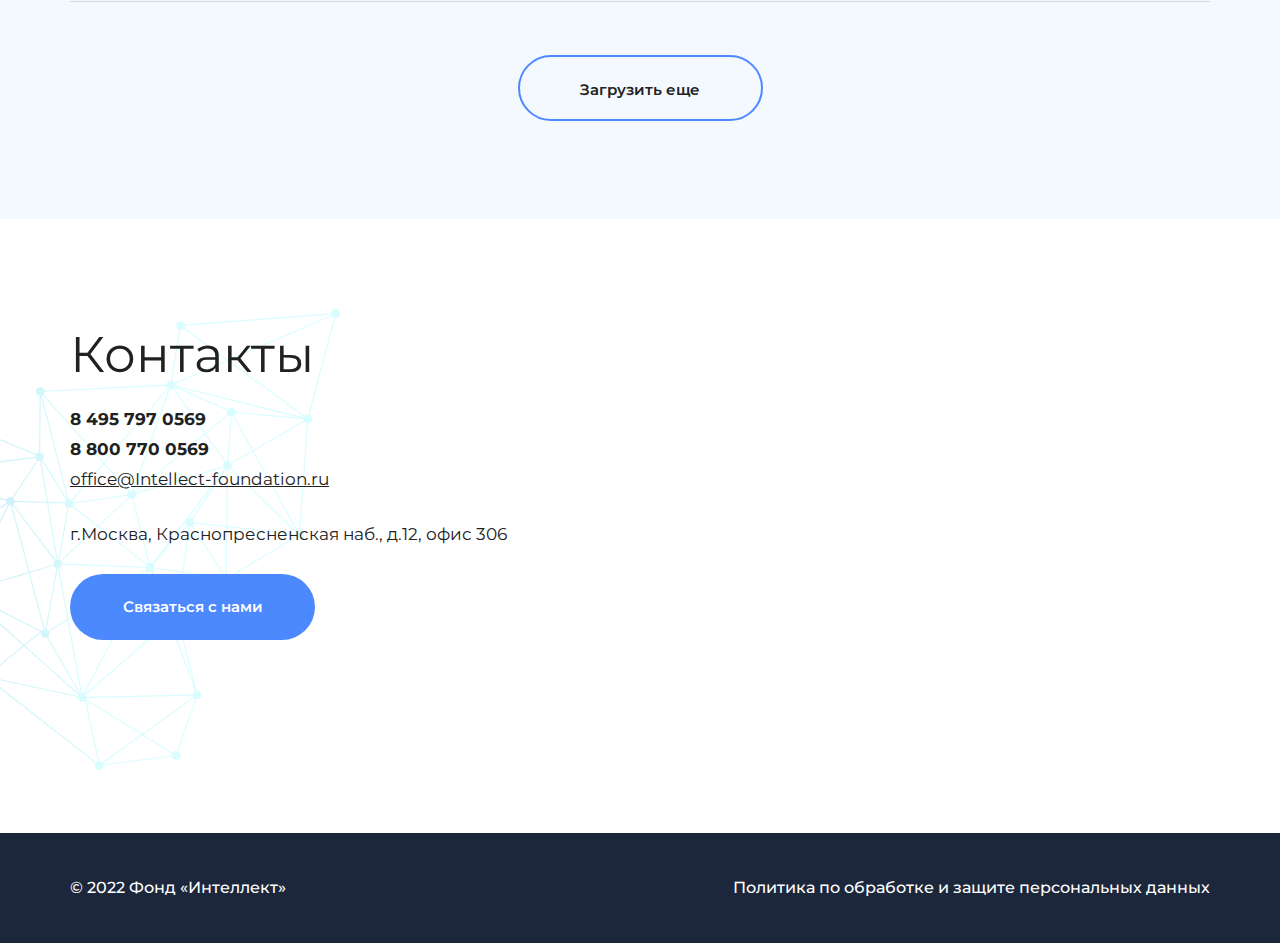
==== commit a9cb7aba: "Правки 23.12.2022" ====
--- a/laboratory.html
+++ b/laboratory.html
@@ -28,7 +28,6 @@
 
 		
 		<!-- Подключение файлов стилей -->
-		<link rel="stylesheet" href="css/fancybox.css">
 		<link rel="stylesheet" href="css/swiper-bundle.min.css">
 		<link rel="stylesheet" href="css/swiper.css">
 		<link rel="stylesheet" href="css/styles.css">
@@ -429,10 +428,6 @@
 			</footer>
 
 
-			<div class="buttonUp" style="display: none;">
-				<button type="button"></button>
-			</div>
-
 			<div class="overlay"></div>
 		</div>
 
@@ -446,9 +441,7 @@
 		<!-- Подключение javascript файлов -->
 		<script src="js/jquery-3.5.0.min.js"></script>
 		<script src="js/swiper-bundle.min.js"></script>
-		<script src="js/fancybox.min.js"></script>
 		<script src="js/lozad.min.js"></script>
-		<script src="js/inputmask.min.js"></script>
 		<script src="js/functions.js"></script>
 		<script src="js/scripts.js"></script>
 
@@ -467,7 +460,7 @@
 					// Кастомный маркер
 					let myPlacemark = new ymaps.Placemark([55.754203,37.556388], {}, {
 						iconLayout : 'default#image',
-						iconImageHref : 'image/marker.svg',
+						iconImageHref : 'images/map.svg',
 						iconImageSize : [43, 50],
 						/*iconImageOffset : [-116, -172]*/
 					})
--- a/css/styles.css
+++ b/css/styles.css
@@ -283,9 +283,11 @@
     padding-bottom: 15px;
     background: #fff;
     width: 100%;
-    /* height: 174px; */
     position: fixed;
     top: 0;
+    -webkit-box-shadow: 2px 15px 16px -5px rgba(34, 60, 80, 0.29);
+    -moz-box-shadow: 2px 15px 16px -5px rgba(34, 60, 80, 0.29);
+    box-shadow: 2px 15px 16px -5px rgba(34, 60, 80, 0.29);
 }
 header .cont {
     display: flex;
@@ -380,8 +382,8 @@
     flex-wrap: wrap;
 }
 header .menu .item:hover>a,
-header .menu .item.current-menu-item>a {
-    color: #000;
+header .menu .item.current-menu-item>a {   
+    color: #0249b3;  
 }
 header .logo-mob {
     display: none;
@@ -622,7 +624,7 @@
     padding-bottom: 30px;
     padding-top: 22px;
 }
-.news_item.active .news_item-title {
+.news_item-title:hover {
     color: #4C89FF;
 }
 .news_item-date {
@@ -639,6 +641,7 @@
     margin-bottom: 7px;
     text-decoration: none;
     display: block;
+    transition: all .4s;
 }
 .news_item-text {
     font-weight: 400;
@@ -716,24 +719,6 @@
 
 
 
-.buttonUp {
-    position: fixed;
-    z-index: 999;
-    right: 20px;
-    bottom: 20px;
-}
-.buttonUp button {
-    position: relative;
-    display: block;
-    width: 90px;
-    height: 90px;
-    cursor: pointer;
-    border: none;
-    border-radius: 50%;
-    background: url(../images/button_up.svg);
-}
-
-
 /* text_block */
 
 .text_block {
@@ -838,6 +823,7 @@
     line-height: 143.02%;
     text-align: center;
     color: var(--text_color);
+    margin-bottom: 10px;
 }
 .trend_item-text {
     font-weight: 400;
@@ -894,6 +880,10 @@
     color: var(--text_color);
     text-decoration: none;
     display: block;
+    transition: all .4s;
+}
+.contacts_phone:hover {
+    color: #0249b3;
 }
 .contacts_mail {
     font-weight: 400;
@@ -902,6 +892,10 @@
     color: var(--text_color);
     display: block;
     margin-bottom: 25px;
+    transition: all .4s;
+}
+.contacts_mail:hover {
+    color: #0249b3;
 }
 .contacts_adress {
     font-weight: 400;
@@ -997,7 +991,7 @@
 .arrow-left {
     position: absolute;
     top: 50%;
-    transform: translateY(130px);
+    transform: translateY(50%);
     left: calc(50% - 645px);
     cursor: pointer;
     width: 56px;
@@ -1009,7 +1003,7 @@
 .arrow-right {
     position: absolute;
     top: 50%;
-    transform: translateY(130px);
+    transform: translateY(50%);
     right: calc(50% - 645px);
     cursor: pointer;
     width: 56px;
--- a/css/response_767.css
+++ b/css/response_767.css
@@ -97,7 +97,7 @@
 
 
     .first_section .title {
-        padding: 90px 0 90px;
+        padding: 120px 0 120px;
     }
     .swiper-container-horizontal > .swiper-pagination-bullets, 
     .swiper-pagination-custom, .swiper-pagination-fraction {
@@ -151,13 +151,6 @@
         font-size: 14px;
     }
 
-    .buttonUp button {
-        width: 60px;
-        height: 60px;
-        background-size: cover;
-    }
-
-
     .text_block img {
         width: 100%;
         height: auto;
@@ -217,6 +210,15 @@
     .staff_title {
         margin-bottom: 5px;
     }
+    .staff {
+        padding-top: 30px;
+    }
+    .staff .swiper-container {
+        margin-top: 30px;
+    }
+    .news_item-link {
+        margin-left: auto;
+    }
 
  
 
--- a/css/response_479.css
+++ b/css/response_479.css
@@ -21,6 +21,12 @@
         margin-left: 0px;
         margin-bottom: 25px;
     }
+    .first_section .title {
+        padding: 90px 0 90px;
+    }
+    .contacts .about_item-link {
+        width: 100%;
+    }
 
  
 
